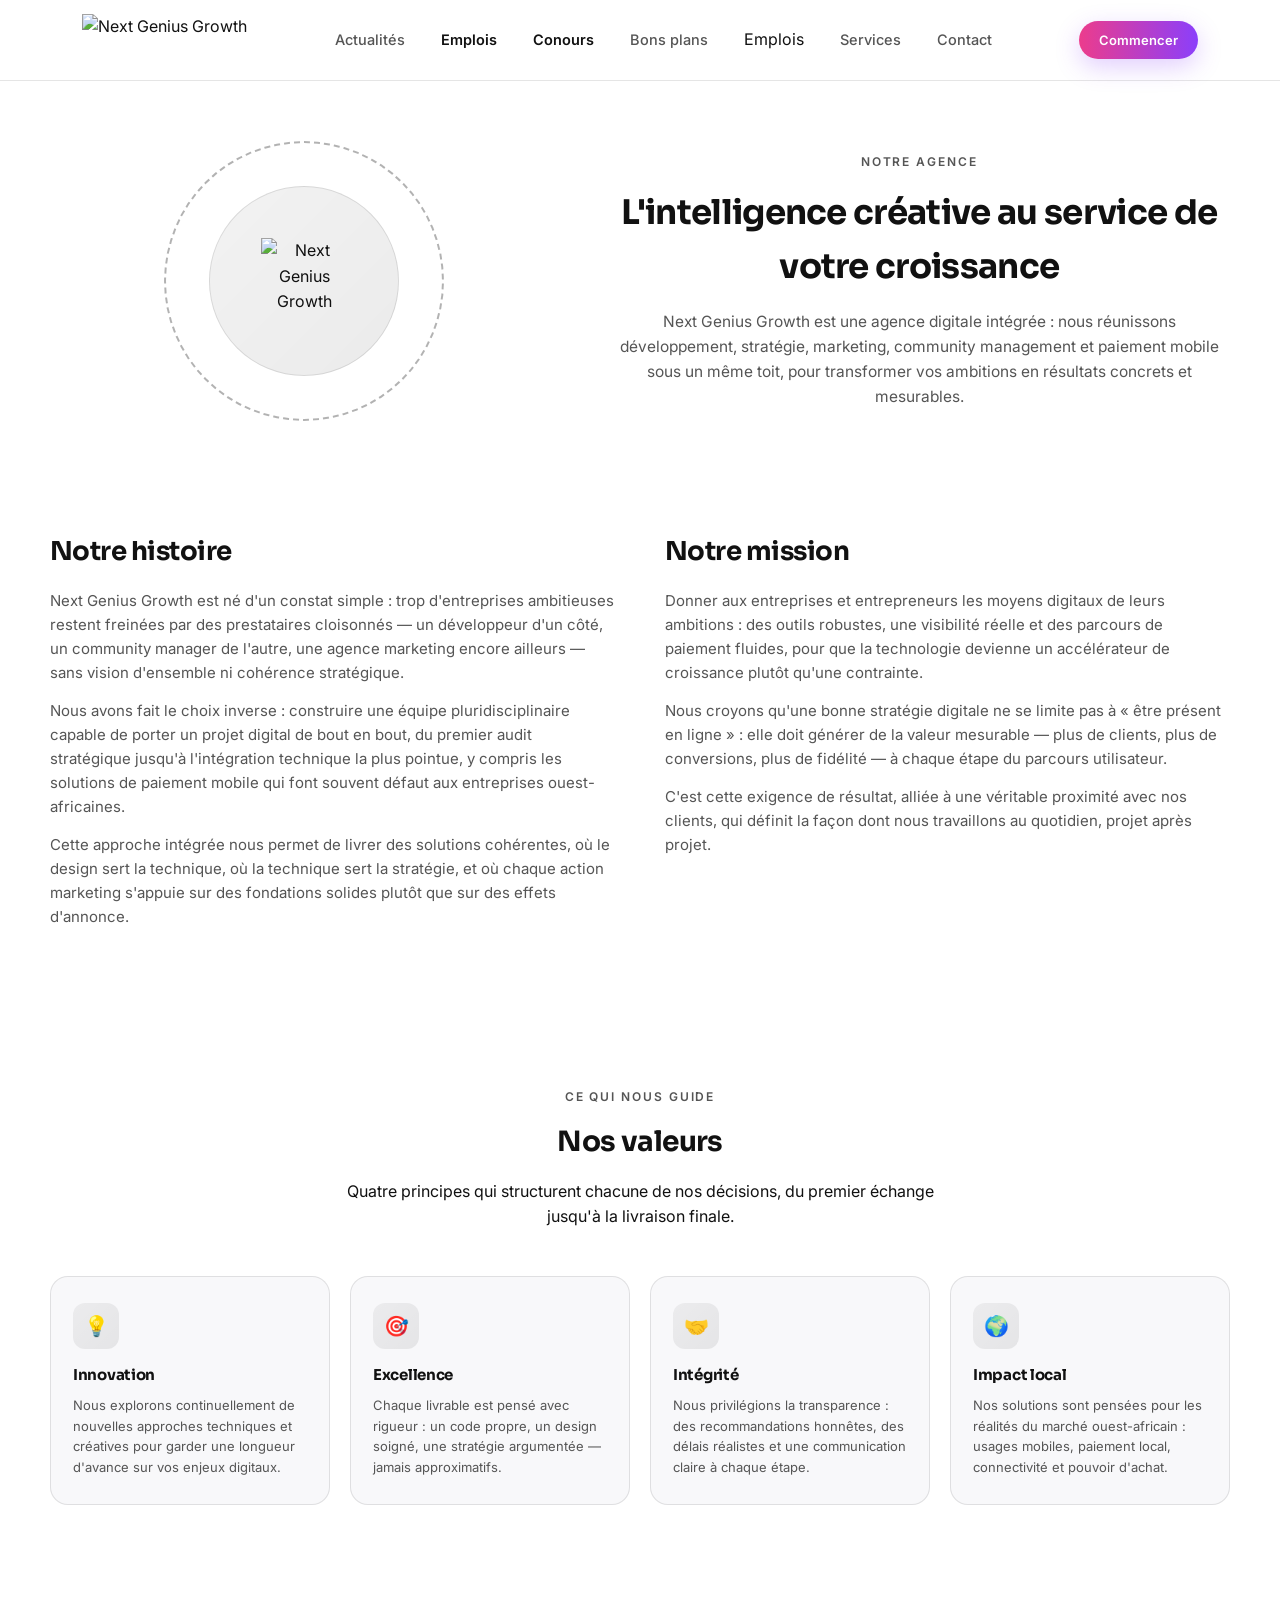
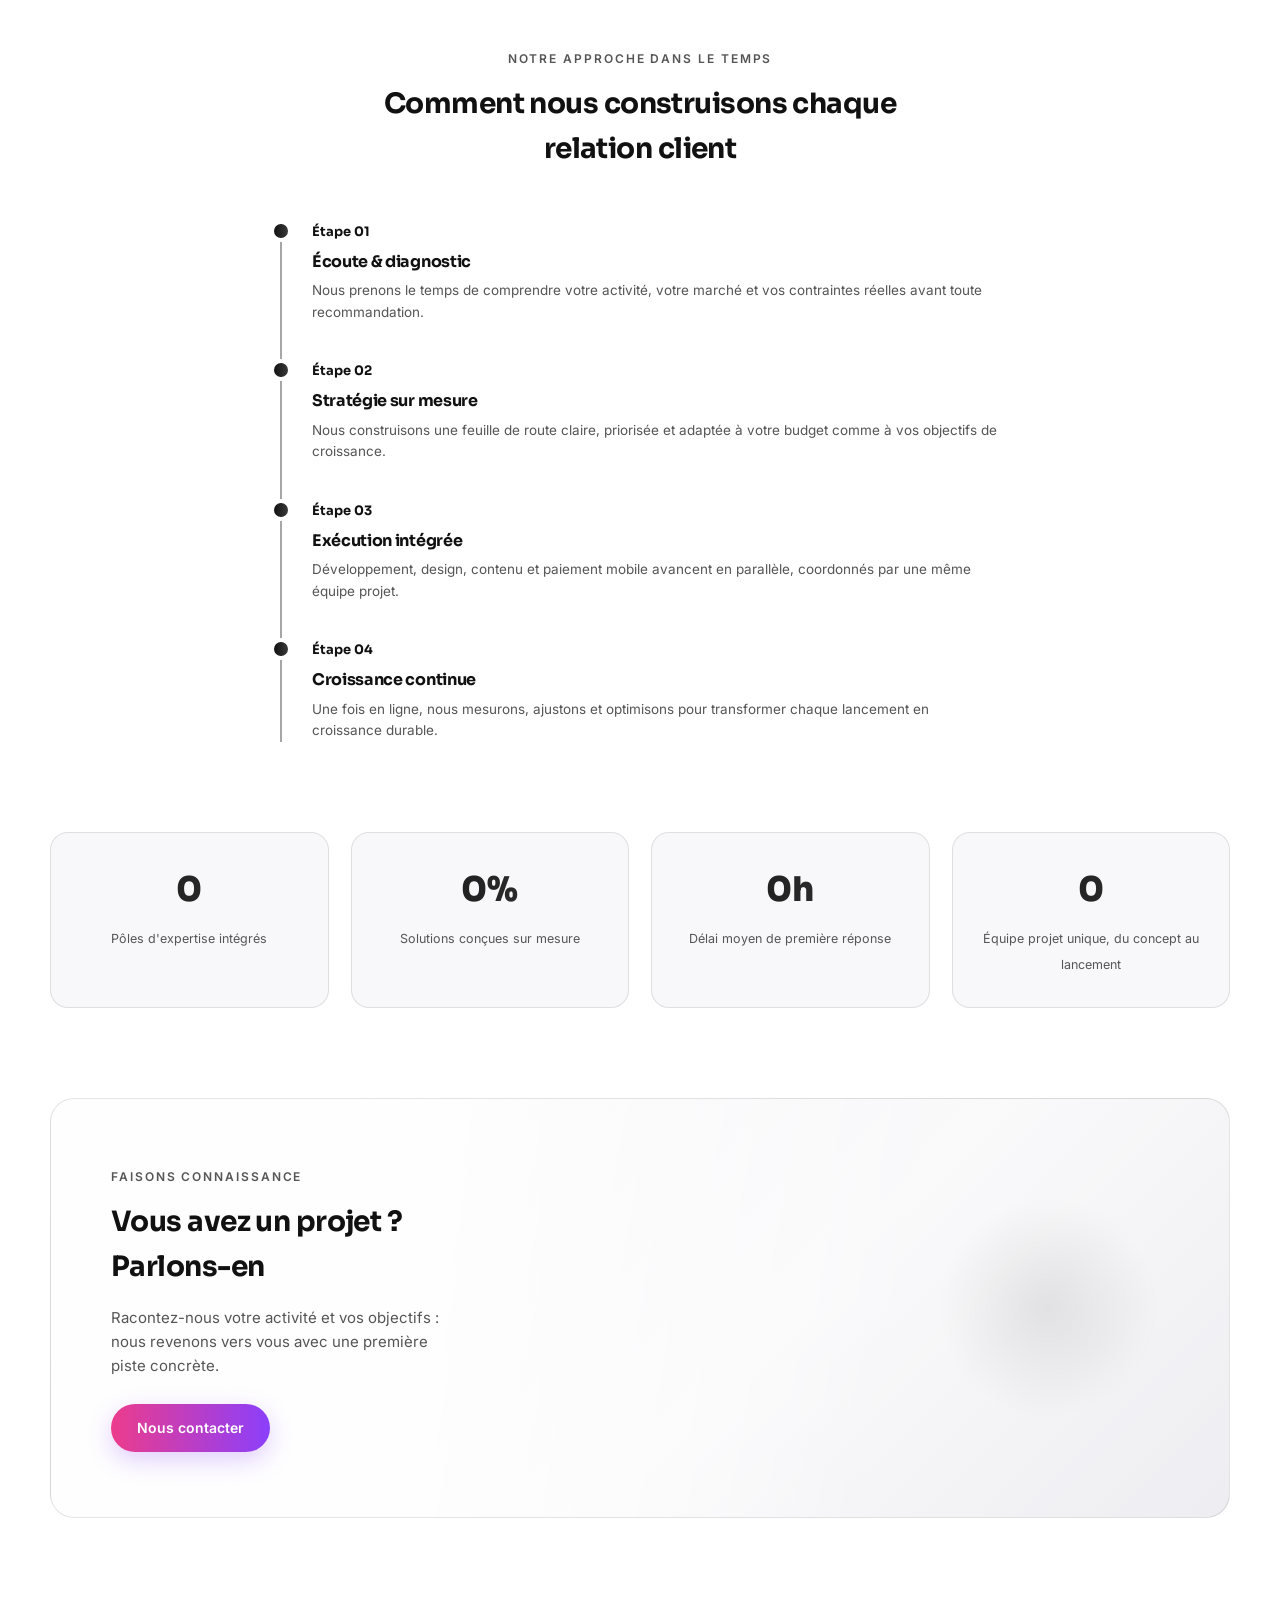
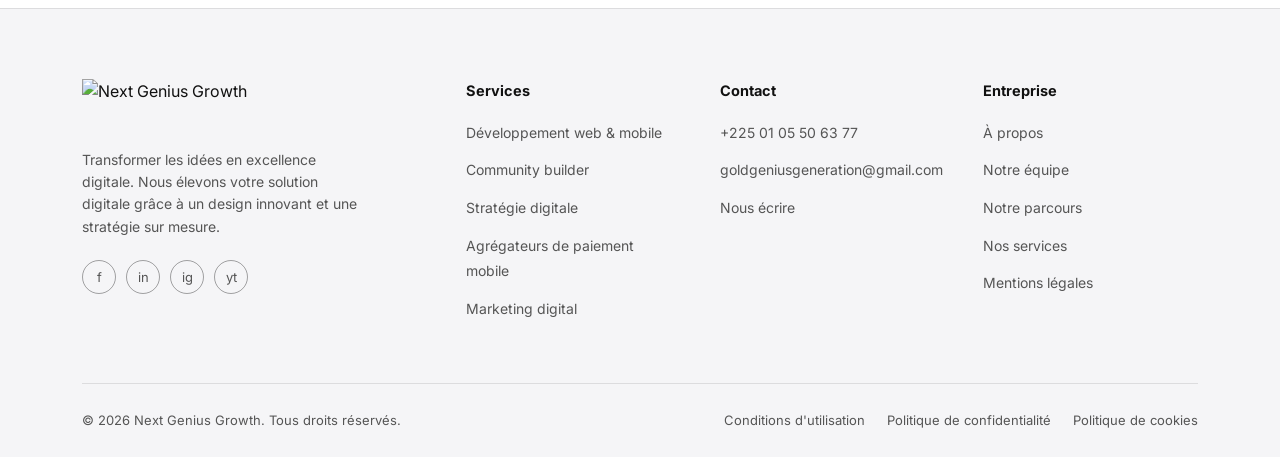
==== apropos.html @ 0fede06e "Update apropos.html" ====
<!DOCTYPE html>
<html lang="fr" class="no-js">
<head>
<meta charset="UTF-8">
<meta name="viewport" content="width=device-width, initial-scale=1.0">
<title>À Propos — Next Genius Growth | Agence Digitale Intégrée à Abidjan</title>

<meta name="description" content="Découvrez Next Genius Growth : une équipe pluridisciplinaire à Abidjan qui réunit développement, stratégie, marketing et paiement mobile pour faire grandir votre entreprise.">
<meta name="keywords" content="agence digitale Abidjan, à propos Next Genius Growth, équipe web Côte d'Ivoire, agence marketing digital Abidjan">
<meta name="author" content="Next Genius Growth">
<meta name="robots" content="index, follow, max-image-preview:large">
<link rel="canonical" href="https://nggrowth.space/index.html">

<link rel="icon" type="image/png" href="assets/icon.png">
<link rel="apple-touch-icon" href="assets/icon.png">

<meta property="og:type" content="website">
<meta property="og:site_name" content="Next Genius Growth">
<meta property="og:locale" content="fr_FR">
<meta property="og:title" content="À Propos — Next Genius Growth">
<meta property="og:description" content="Une agence digitale intégrée à Abidjan : développement, stratégie, marketing et paiement mobile, pensés pour le marché ouest-africain.">
<meta property="og:image" content="https://nggrowth.space/assets/logo.png">
<meta property="og:url" content="https://nggrowth.space/apropos.html">

<meta name="twitter:card" content="summary_large_image">
<meta name="twitter:title" content="À Propos — Next Genius Growth">
<meta name="twitter:description" content="Une agence digitale intégrée à Abidjan : développement, stratégie, marketing et paiement mobile.">
<meta name="twitter:image" content="https://nggrowth.space/assets/logo.png">

<link rel="stylesheet" href="style.css">

<script type="application/ld+json">
{
  "@context": "https://schema.org",
  "@type": "BreadcrumbList",
  "itemListElement": [
    {"@type":"ListItem","position":1,"name":"Accueil","item":"https://nggrowth.space/index.html"},
    {"@type":"ListItem","position":2,"name":"À propos","item":"https://nggrowth.space/apropos.html"}
  ]
}
</script>
  <script async="async" data-cfasync="false" src="https://pl31596849.profitableratecpmnetwork.com/4f821bc2049d336355c6ae9fc30a5604/invoke.js"></script>
<div id="container-4f821bc2049d336355c6ae9fc30a5604"></div>
  <script>
  atOptions = {
    'key' : 'd25f79f884ed3495f030c3d0b8042e8f',
    'format' : 'iframe',
    'height' : 250,
    'width' : 300,
    'params' : {}
  };
</script>
<script src="https://www.highrevenueformat.com/d25f79f884ed3495f030c3d0b8042e8f/invoke.js"></script>
  <!-- Addexion : digital agence -->
<script async src="https://addexion.com/js/ad.js" data-site="hdihX3U3oVDB9o0yTDQmmtkg5EAOljar"></script>
</head>
<body>

<div id="siteContent" class="site-content">

<header>
  <nav>
    <a href="index.html" class="logo"><img src="assets/logo.png" alt="Next Genius Growth" class="logo-img"></a>
    <div class="nav-links">
      <a href="index.html">Actualités</a>
      <a href="emplois.html" class="active">Emplois</a>
       <a href="concours.html" class="active">Conours</a>
      <a href="bons-plans.html">Bons plans</a
      <a href="emplois.html" class="active">Emplois</a>                                       
      <a href="services.html">Services</a>
      <a href="contact.html">Contact</a>
    </div>
    <div class="nav-cta">
      <a href="contact.html" class="btn btn-grad btn-small">Commencer</a>
      <button class="burger" aria-label="Menu"><span></span><span></span><span></span></button>
    </div>
  </nav>
</header>

<main>

  <!-- HERO À PROPOS — animation unique : convergence gauche / droite -->
  <section class="page-hero abt-hero container">
    <div class="abt-hero-visual">
      <div class="ring">
        <div class="ring-inner">
          <img src="assets/icon.png" alt="Next Genius Growth">
        </div>
      </div>
    </div>
    <div class="abt-hero-copy">
      <span class="eyebrow">Notre agence</span>
      <h1>L'intelligence créative au service de votre croissance</h1>
      <p>Next Genius Growth est une agence digitale intégrée : nous réunissons développement, stratégie, marketing, community management et paiement mobile sous un même toit, pour transformer vos ambitions en résultats concrets et mesurables.</p>
    </div>
  </section>

  <!-- NOTRE HISTOIRE -->
  <section class="abt-story container">
    <div class="abt-story-grid">
      <div class="reveal-left">
        <h2>Notre histoire</h2>
        <p>Next Genius Growth est né d'un constat simple : trop d'entreprises ambitieuses restent freinées par des prestataires cloisonnés — un développeur d'un côté, un community manager de l'autre, une agence marketing encore ailleurs — sans vision d'ensemble ni cohérence stratégique.</p>
        <p>Nous avons fait le choix inverse : construire une équipe pluridisciplinaire capable de porter un projet digital de bout en bout, du premier audit stratégique jusqu'à l'intégration technique la plus pointue, y compris les solutions de paiement mobile qui font souvent défaut aux entreprises ouest-africaines.</p>
        <p>Cette approche intégrée nous permet de livrer des solutions cohérentes, où le design sert la technique, où la technique sert la stratégie, et où chaque action marketing s'appuie sur des fondations solides plutôt que sur des effets d'annonce.</p>
      </div>
      <div class="reveal-right">
        <h2>Notre mission</h2>
        <p>Donner aux entreprises et entrepreneurs les moyens digitaux de leurs ambitions : des outils robustes, une visibilité réelle et des parcours de paiement fluides, pour que la technologie devienne un accélérateur de croissance plutôt qu'une contrainte.</p>
        <p>Nous croyons qu'une bonne stratégie digitale ne se limite pas à « être présent en ligne » : elle doit générer de la valeur mesurable — plus de clients, plus de conversions, plus de fidélité — à chaque étape du parcours utilisateur.</p>
        <p>C'est cette exigence de résultat, alliée à une véritable proximité avec nos clients, qui définit la façon dont nous travaillons au quotidien, projet après projet.</p>
      </div>
    </div>
  </section>

  <!-- NOS VALEURS -->
  <section class="abt-values container">
    <div class="abt-values-head reveal">
      <span class="eyebrow">Ce qui nous guide</span>
      <h2>Nos valeurs</h2>
      <p>Quatre principes qui structurent chacune de nos décisions, du premier échange jusqu'à la livraison finale.</p>
    </div>
    <div class="values-grid">
      <div class="value-card reveal-zoom" style="--d:.05s">
        <div class="v-icon">💡</div>
        <h4>Innovation</h4>
        <p>Nous explorons continuellement de nouvelles approches techniques et créatives pour garder une longueur d'avance sur vos enjeux digitaux.</p>
      </div>
      <div class="value-card reveal-zoom" style="--d:.12s">
        <div class="v-icon">🎯</div>
        <h4>Excellence</h4>
        <p>Chaque livrable est pensé avec rigueur : un code propre, un design soigné, une stratégie argumentée — jamais approximatifs.</p>
      </div>
      <div class="value-card reveal-zoom" style="--d:.19s">
        <div class="v-icon">🤝</div>
        <h4>Intégrité</h4>
        <p>Nous privilégions la transparence : des recommandations honnêtes, des délais réalistes et une communication claire à chaque étape.</p>
      </div>
      <div class="value-card reveal-zoom" style="--d:.26s">
        <div class="v-icon">🌍</div>
        <h4>Impact local</h4>
        <p>Nos solutions sont pensées pour les réalités du marché ouest-africain : usages mobiles, paiement local, connectivité et pouvoir d'achat.</p>
      </div>
    </div>
  </section>

  <!-- NOTRE PARCOURS -->
  <section class="abt-timeline container">
    <div class="abt-timeline-head reveal">
      <span class="eyebrow">Notre approche dans le temps</span>
      <h2>Comment nous construisons chaque relation client</h2>
    </div>
    <div class="timeline">
      <div class="timeline-item reveal-left">
        <span class="t-year">Étape 01</span>
        <h4>Écoute & diagnostic</h4>
        <p>Nous prenons le temps de comprendre votre activité, votre marché et vos contraintes réelles avant toute recommandation.</p>
      </div>
      <div class="timeline-item reveal-left" style="--d:.1s">
        <span class="t-year">Étape 02</span>
        <h4>Stratégie sur mesure</h4>
        <p>Nous construisons une feuille de route claire, priorisée et adaptée à votre budget comme à vos objectifs de croissance.</p>
      </div>
      <div class="timeline-item reveal-left" style="--d:.2s">
        <span class="t-year">Étape 03</span>
        <h4>Exécution intégrée</h4>
        <p>Développement, design, contenu et paiement mobile avancent en parallèle, coordonnés par une même équipe projet.</p>
      </div>
      <div class="timeline-item reveal-left" style="--d:.3s">
        <span class="t-year">Étape 04</span>
        <h4>Croissance continue</h4>
        <p>Une fois en ligne, nous mesurons, ajustons et optimisons pour transformer chaque lancement en croissance durable.</p>
      </div>
    </div>
  </section>

  <!-- STATS -->
  <section class="abt-stats container">
    <div class="abt-stats-grid">
      <div class="abt-stat-card reveal-zoom" style="--d:.05s">
        <span class="counter" data-target="5">0</span>
        <span class="label">Pôles d'expertise intégrés</span>
      </div>
      <div class="abt-stat-card reveal-zoom" style="--d:.12s">
        <span class="counter" data-target="100" data-suffix="%">0%</span>
        <span class="label">Solutions conçues sur mesure</span>
      </div>
      <div class="abt-stat-card reveal-zoom" style="--d:.19s">
        <span class="counter" data-target="24" data-suffix="h">0h</span>
        <span class="label">Délai moyen de première réponse</span>
      </div>
      <div class="abt-stat-card reveal-zoom" style="--d:.26s">
        <span class="counter" data-target="1">0</span>
        <span class="label">Équipe projet unique, du concept au lancement</span>
      </div>
    </div>
  </section>

  <!-- CTA FINAL -->
  <section class="showcase container">
    <div class="showcase-frame reveal-zoom">
      <div class="showcase-copy">
        <span class="eyebrow">Faisons connaissance</span>
        <h2>Vous avez un projet ? Parlons-en</h2>
        <p>Racontez-nous votre activité et vos objectifs : nous revenons vers vous avec une première piste concrète.</p>
        <a href="contact.html" class="btn btn-grad">Nous contacter</a>
      </div>
    </div>
  </section>

</main>

<footer>
  <div class="container">
    <div class="footer-grid">
      <div class="footer-brand">
        <a href="index.html" class="logo"><img src="assets/logo.png" alt="Next Genius Growth" class="logo-img"></a>
        <p>Transformer les idées en excellence digitale. Nous élevons votre solution digitale grâce à un design innovant et une stratégie sur mesure.</p>
        <div class="socials">
          <a href="#">f</a><a href="#">in</a><a href="#">ig</a><a href="#">yt</a>
        </div>
      </div>
      <div class="footer-col">
        <h5>Services</h5>
        <ul>
          <li><a href="services.html">Développement web & mobile</a></li>
          <li><a href="services.html">Community builder</a></li>
          <li><a href="services.html">Stratégie digitale</a></li>
          <li><a href="services.html">Agrégateurs de paiement mobile</a></li>
          <li><a href="services.html">Marketing digital</a></li>
        </ul>
      </div>
      <div class="footer-col">
        <h5>Contact</h5>
        <ul>
          <li><a href="tel:+2250105506377">+225 01 05 50 63 77</a></li>
          <li><a href="mailto:goldgeniusgeneration@gmail.com">goldgeniusgeneration@gmail.com</a></li>
          <li><a href="contact.html">Nous écrire</a></li>
        </ul>
      </div>
      <div class="footer-col">
        <h5>Entreprise</h5>
        <ul>
          <li><a href="apropos.html">À propos</a></li>
          <li><a href="apropos.html">Notre équipe</a></li>
          <li><a href="apropos.html">Notre parcours</a></li>
          <li><a href="services.html">Nos services</a></li>
          <li><a href="contact.html">Mentions légales</a></li>
        </ul>
      </div>
    </div>
    <div class="footer-bottom">
      <span>© 2026 Next Genius Growth. Tous droits réservés.</span>
      <div class="links">
        <a href="#">Conditions d'utilisation</a>
        <a href="#">Politique de confidentialité</a>
        <a href="#">Politique de cookies</a>
      </div>
    </div>
  </div>
</footer>

</div><!-- /siteContent -->
  <script>
  atOptions = {
    'key' : '13b23212808685b8898049f8cacd5e17',
    'format' : 'iframe',
    'height' : 90,
    'width' : 728,
    'params' : {}
  };
</script>
<script src="https://www.highrevenueformat.com/13b23212808685b8898049f8cacd5e17/invoke.js"></script>

<script src="script.js" defer></script>
</body>
</html>
---- style.css ----
@import url('https://fonts.googleapis.com/css2?family=Sora:wght@400;500;600;700;800&family=Inter:wght@400;500;600&display=swap');

:root{
  /* Thème clair : fond blanc, textes noirs */
  --bg: #ffffff;
  --bg-2: #f5f5f7;
  --panel: #f8f8fa;
  --panel-light: #efeff3;
  --border: rgba(0,0,0,0.10);
  --border-strong: rgba(0,0,0,0.35);
  --text: #111111;
  --muted: #555555;
  /* Anciennes couleurs d'accent remplacées par des tons neutres */
  --pink: #333333;
  --purple: #111111;
  --orange: #555555;
  --grad: linear-gradient(90deg, #111111, #3a3a3a);
  --grad-soft: linear-gradient(135deg, rgba(0,0,0,0.05), rgba(0,0,0,0.08));
  /* Seul le violet des boutons d'appel à l'action est conservé */
  --grad-cta: linear-gradient(90deg, #ec3c8c, #8b3ffb);
  --radius: 18px;
}

*{box-sizing:border-box; margin:0; padding:0;}
html{scroll-behavior:smooth;}
body{
  background: var(--bg);
  color: var(--text);
  font-family:'Inter', sans-serif;
  line-height:1.6;
  overflow-x:hidden;
}
h1,h2,h3,h4{font-family:'Sora', sans-serif; font-weight:700; letter-spacing:-0.02em;}
a{text-decoration:none; color:inherit;}
ul{list-style:none;}
img{max-width:100%; display:block;}
.container{max-width:1180px; margin:0 auto; padding:0 32px;}

a:focus-visible, button:focus-visible, input:focus-visible, textarea:focus-visible, select:focus-visible{
  outline:2px solid #111; outline-offset:3px;
}

/* Buttons */
.btn{
  display:inline-flex; align-items:center; gap:8px;
  padding:13px 26px; border-radius:100px;
  font-weight:600; font-size:14px; font-family:'Inter', sans-serif;
  border:none; cursor:pointer; transition:transform .25s ease, box-shadow .25s ease;
  white-space:nowrap;
}
.btn-grad{
  background: var(--grad-cta);
  color:#fff;
  box-shadow:0 8px 24px rgba(139,63,251,0.25);
}
.btn-grad:hover{transform:translateY(-2px); box-shadow:0 12px 30px rgba(139,63,251,0.38);}
.btn-outline{
  background:transparent; color:var(--text); border:1px solid var(--border-strong);
}
.btn-outline:hover{border-color:#111; background:rgba(0,0,0,0.04);}
.btn-small{padding:9px 20px; font-size:13px;}

.eyebrow{
  display:inline-block; font-size:12px; font-weight:600; letter-spacing:0.16em;
  text-transform:uppercase; color:var(--muted); margin-bottom:14px;
}

.site-content{ opacity:1; }

/* ===== NAV ===== */
header{
  position:sticky; top:0; z-index:100;
  background:rgba(255,255,255,0.88);
  backdrop-filter:blur(14px);
  border-bottom:1px solid var(--border);
}
nav{
  display:flex; align-items:center; justify-content:space-between;
  padding:14px 32px; max-width:1180px; margin:0 auto;
  position:relative;
}
.logo{display:flex; align-items:center; gap:10px;}
.logo-img{height:52px; width:auto;}
.nav-links{display:flex; align-items:center; gap:36px;}
.nav-links a{font-size:14.5px; color:var(--muted); font-weight:500; transition:color .2s;}
.nav-links a:hover{color:var(--text);}
.nav-links a.active{color:var(--text); font-weight:600;}
.nav-cta{display:flex; align-items:center; gap:20px;}
.burger{display:none; flex-direction:column; gap:5px; cursor:pointer; background:none; border:none;}
.burger span{width:22px; height:2px; background:var(--text);}

/* ===== HERO ===== */
.hero{
  position:relative;
  padding:80px 0 110px;
  overflow:hidden;
}
.hero::before{
  content:'';
  position:absolute; top:-200px; right:-160px;
  width:600px; height:600px; border-radius:50%;
  background:radial-gradient(circle, rgba(0,0,0,0.06), transparent 70%);
  filter:blur(10px);
  pointer-events:none;
}
.hero-grid{
  display:grid; grid-template-columns:1fr 1fr; align-items:center; gap:50px;
  position:relative; z-index:2;
}
.hero-copy h1{
  font-size:46px; line-height:1.15; margin-bottom:22px;
}
.hero-copy h1 .accent{
  background:var(--grad);
  -webkit-background-clip:text; background-clip:text; color:transparent;
}
.hero-copy p{color:var(--muted); font-size:16px; max-width:440px; margin-bottom:34px;}

.hero-visual{position:relative; display:flex; justify-content:center;}
.monitor{
  width:100%; max-width:440px;
  background:#1a1a1d;
  border-radius:16px;
  border:1px solid rgba(0,0,0,0.2);
  box-shadow:0 30px 60px -20px rgba(0,0,0,0.25);
  padding:12px;
  transform:perspective(900px) rotateY(-6deg) rotateX(2deg);
}
.monitor-screen{
  aspect-ratio:16/10.5;
  border-radius:9px;
  background:linear-gradient(160deg, #ffffff, #ececf0 70%);
  position:relative; overflow:hidden;
  padding:20px;
}
.monitor-screen .badge{
  display:inline-block; font-size:9px; padding:5px 10px; border-radius:20px;
  background:#111; color:#fff; font-weight:700; margin-bottom:12px;
}
.monitor-screen h4{color:#111; font-size:16px; max-width:70%; line-height:1.35; margin-bottom:16px;}
.monitor-screen .bars{display:flex; flex-direction:column; gap:8px; width:55%;}
.monitor-screen .bars div{height:8px; border-radius:4px; background:rgba(0,0,0,0.12);}
.monitor-screen .bars div:nth-child(1){width:100%; background:var(--grad);}
.monitor-screen .bars div:nth-child(2){width:75%;}
.monitor-screen .bars div:nth-child(3){width:60%;}
.monitor-stand{
  width:70px; height:46px; margin:0 auto;
  background:linear-gradient(#c9c9d1,#a4a4ae);
  clip-path:polygon(35% 0, 65% 0, 100% 100%, 0 100%);
}
.monitor-base{
  width:150px; height:10px; margin:0 auto; border-radius:6px;
  background:linear-gradient(#c9c9d1,#9d9da8);
}
.kb{
  width:220px; height:14px; margin:10px auto 0; border-radius:4px;
  background:linear-gradient(#d6d6dc,#b4b4bd);
}
.glow-dot{
  position:absolute; width:14px; height:14px; border-radius:50%;
  background:#111; box-shadow:0 0 0 6px rgba(0,0,0,0.08);
}
.glow-dot.d1{top:10%; left:-4%;}
.glow-dot.d2{bottom:14%; right:-2%; background:#777; box-shadow:0 0 0 6px rgba(0,0,0,0.06);}

/* ===== DESCRIPTIONS / FEATURE ===== */
.split{
  display:grid; grid-template-columns:1.35fr 1fr; gap:36px;
  padding:70px 0;
}
.split h2{font-size:26px; margin-bottom:6px;}
.desc-block{margin-bottom:26px;}
.desc-block p{color:var(--muted); font-size:15px;}
.checklist{
  display:grid; grid-template-columns:1fr 1fr; gap:12px 24px; margin-top:26px;
}
.checklist li{
  display:flex; align-items:flex-start; gap:10px; font-size:14.5px; color:var(--text);
}
.checklist li::before{
  content:'✓'; flex:none; width:18px; height:18px; border-radius:50%;
  background:var(--grad); color:#fff; font-size:11px; font-weight:800;
  display:flex; align-items:center; justify-content:center; margin-top:2px;
}

.feature-card{
  background:var(--panel);
  border:1px solid var(--border);
  border-radius:var(--radius);
  padding:32px;
  align-self:start;
}
.feature-card h3{font-size:19px; margin-bottom:20px;}
.feature-card ul li{
  display:flex; align-items:center; gap:12px;
  padding:11px 0; border-bottom:1px solid var(--border);
  font-size:14.5px; color:var(--text);
}
.feature-card ul li:last-of-type{border-bottom:none;}
.feature-card ul li .dot{
  width:8px; height:8px; border-radius:50%; background:var(--grad); flex:none;
}
.feature-card .btn{width:100%; justify-content:center; margin-top:22px;}

/* ===== PROCESS ===== */
.process{
  position:relative;
  padding:90px 0;
  text-align:center;
}
.process::before{
  content:'';
  position:absolute; top:0; left:50%; transform:translateX(-50%);
  width:520px; height:260px;
  background:radial-gradient(ellipse at top, rgba(0,0,0,0.05), transparent 70%);
  pointer-events:none;
}
.process-head{position:relative; z-index:2; max-width:640px; margin:0 auto 56px;}
.process-head h2{font-size:30px; margin-top:8px;}
.steps{
  display:grid; grid-template-columns:repeat(4,1fr); gap:24px;
  position:relative; z-index:2;
}
.step-card{
  background:var(--panel);
  border:1px solid var(--border);
  border-radius:var(--radius);
  padding:34px 22px 26px;
}
.step-icon{
  width:60px; height:60px; border-radius:50%;
  background:var(--grad);
  display:flex; align-items:center; justify-content:center;
  margin:0 auto 18px;
  font-family:'Sora'; font-weight:700; color:#fff; font-size:18px;
}
.step-card h4{font-size:16px; margin-bottom:8px;}
.step-card p{color:var(--muted); font-size:13.5px; margin-bottom:18px;}

/* ===== SERVICES ===== */
.services{padding:20px 0 90px; text-align:center;}
.services-head{max-width:640px; margin:0 auto 50px;}
.services-head h2{font-size:30px; margin-bottom:14px;}
.services-head p{color:var(--muted); font-size:15px;}
.services-grid{
  display:grid; grid-template-columns:repeat(3,1fr); gap:24px;
  text-align:left;
}
.service-card{
  background:var(--panel);
  border:1px solid var(--border);
  border-radius:var(--radius);
  padding:32px 28px;
  transition:transform .25s ease, border-color .25s ease;
}
.service-card:hover{transform:translateY(-4px); border-color:var(--border-strong);}
.service-icon{
  width:52px; height:52px; border-radius:14px;
  background:var(--grad-soft);
  display:flex; align-items:center; justify-content:center;
  font-size:22px; margin-bottom:18px;
}
.service-card h4{font-size:16.5px; margin-bottom:10px;}
.service-card p{color:var(--muted); font-size:13.5px;}
.service-card-cta{
  background:var(--grad-soft);
  border:1px solid var(--border-strong);
  display:flex; flex-direction:column; justify-content:center; align-items:flex-start;
  gap:6px;
}
.service-card-cta h4{margin-bottom:4px;}
.service-card-cta p{margin-bottom:16px;}

/* ===== CONTACT (bloc accueil) ===== */
.contact{padding:20px 0 100px; text-align:center;}
.contact-head{max-width:560px; margin:0 auto 40px;}
.contact-head h2{font-size:28px; margin-bottom:12px;}
.contact-head p{color:var(--muted); font-size:15px;}
.contact-grid{
  display:grid; grid-template-columns:repeat(2,1fr); gap:22px;
  max-width:760px; margin:0 auto;
}
.contact-card{
  display:flex; align-items:center; gap:16px; text-align:left;
  background:var(--panel);
  border:1px solid var(--border);
  border-radius:var(--radius);
  padding:24px 26px;
  transition:transform .25s ease, border-color .25s ease;
}
.contact-card:hover{transform:translateY(-4px); border-color:var(--border-strong);}
.contact-icon{
  width:50px; height:50px; border-radius:50%; flex:none;
  background:var(--grad);
  display:flex; align-items:center; justify-content:center;
  font-size:20px; color:#fff;
}
.contact-label{font-size:12px; color:var(--muted); text-transform:uppercase; letter-spacing:0.05em; display:block; margin-bottom:4px;}
.contact-value{font-size:15px; font-weight:600; color:var(--text); word-break:break-word;}

/* ===== SHOWCASE / CTA IMAGE ===== */
.showcase{
  position:relative; padding:0 0 90px;
}
.showcase-frame{
  position:relative; border-radius:24px; overflow:hidden;
  min-height:420px;
  background:
    linear-gradient(100deg, rgba(255,255,255,0.95) 30%, rgba(255,255,255,0.35) 70%),
    linear-gradient(135deg, #ececf1, #f7f7f9 60%, #e4e4ea);
  display:flex; align-items:center;
  border:1px solid var(--border);
}
.showcase-frame::after{
  content:'';
  position:absolute; right:6%; top:50%; transform:translateY(-50%);
  width:220px; height:220px; border-radius:50%;
  background:radial-gradient(circle, rgba(0,0,0,0.08), transparent 70%);
  filter:blur(6px);
}
.showcase-copy{
  position:relative; z-index:2; max-width:460px; padding:56px 60px;
}
.showcase-copy h2{font-size:28px; margin-bottom:16px;}
.showcase-copy p{color:var(--muted); font-size:15px; margin-bottom:26px;}

/* ===== TESTIMONIALS ===== */
.testimonials{padding:30px 0 100px; text-align:center;}
.testimonials h2{font-size:28px; margin-bottom:50px;}
.t-grid{display:grid; grid-template-columns:repeat(3,1fr); gap:24px;}
.t-card{
  background:var(--panel);
  border:1px solid var(--border);
  border-radius:var(--radius);
  padding:30px 26px;
  text-align:left;
}
.t-card p{font-size:14.5px; color:var(--text); margin-bottom:22px;}
.t-person{display:flex; align-items:center; gap:12px;}
.t-avatar{
  width:42px; height:42px; border-radius:50%;
  background:var(--grad);
  display:flex; align-items:center; justify-content:center;
  font-weight:700; font-family:'Sora'; color:#fff; font-size:15px; flex:none;
}
.t-person strong{font-size:14px; display:block;}
.t-person span{font-size:12px; color:var(--muted); text-transform:uppercase; letter-spacing:0.04em;}
.t-dots{display:flex; justify-content:center; gap:8px; margin-top:38px;}
.t-dots span{width:6px; height:6px; border-radius:50%; background:rgba(0,0,0,0.18);}
.t-dots span.on{background:var(--grad); width:20px; border-radius:4px;}

/* ===== FOOTER ===== */
footer{border-top:1px solid var(--border); padding:70px 0 26px; background:var(--bg-2);}
.footer-grid{
  display:grid; grid-template-columns:1.6fr 1fr 1fr 1fr; gap:40px;
  padding-bottom:50px;
}
.footer-brand p{color:var(--muted); font-size:14px; margin:18px 0 22px; max-width:280px;}
.socials{display:flex; gap:10px;}
.socials a{
  width:34px; height:34px; border-radius:50%; border:1px solid var(--border-strong);
  display:flex; align-items:center; justify-content:center; font-size:13px;
  color:var(--muted); transition:.2s;
}
.socials a:hover{background:var(--grad); color:#fff; border-color:transparent;}
.footer-col h5{font-size:14.5px; margin-bottom:18px;}
.footer-col ul li{margin-bottom:12px;}
.footer-col ul li a{color:var(--muted); font-size:14px; transition:color .2s;}
.footer-col ul li a:hover{color:var(--text); text-decoration:underline;}
.footer-bottom{
  display:flex; justify-content:space-between; align-items:center;
  padding-top:26px; border-top:1px solid var(--border);
  font-size:13px; color:var(--muted); flex-wrap:wrap; gap:12px;
}
.footer-bottom .links{display:flex; gap:22px;}

/* ===== POPUP MODAL ===== */
.popup-overlay{
  position:fixed; inset:0; z-index:1000;
  background:rgba(0,0,0,0.5);
  backdrop-filter:blur(4px);
  display:flex; align-items:center; justify-content:center;
  opacity:0; visibility:hidden; pointer-events:none;
  transition:opacity .35s ease, visibility .35s ease;
  padding:20px;
}
.popup-overlay.open{ opacity:1; visibility:visible; pointer-events:auto; }
.popup-card{
  position:relative;
  width:100%; max-width:420px;
  background:#fff;
  border:1px solid var(--border);
  border-radius:var(--radius);
  padding:36px 32px;
  text-align:center;
  transform:translateY(16px) scale(0.97);
  transition:transform .35s ease;
  box-shadow:0 40px 90px -20px rgba(0,0,0,0.35);
}
.popup-overlay.open .popup-card{ transform:translateY(0) scale(1); }
.popup-close{
  position:absolute; top:14px; right:14px;
  width:32px; height:32px; border-radius:50%;
  background:rgba(0,0,0,0.05); border:1px solid var(--border);
  color:var(--text); font-size:15px; cursor:pointer;
  display:flex; align-items:center; justify-content:center;
  transition:.2s;
}
.popup-close:hover{background:#111; color:#fff; border-color:transparent;}
.popup-icon{
  width:56px; height:56px; border-radius:50%; margin:0 auto 18px;
  background:var(--grad); color:#fff; display:flex; align-items:center; justify-content:center;
  font-size:22px;
}
.popup-card h3{font-size:20px; margin-bottom:10px;}
.popup-card p{color:var(--muted); font-size:14px; margin-bottom:22px;}
.popup-form{display:flex; flex-direction:column; gap:12px;}
.popup-form input{
  width:100%; padding:12px 16px; border-radius:10px;
  background:#fff; border:1px solid var(--border-strong); color:var(--text);
  font-size:14px; font-family:'Inter', sans-serif;
}
.popup-form input:focus{outline:none; border-color:#111;}
.popup-form .btn{justify-content:center; margin-top:4px;}
.popup-fine{font-size:11.5px; color:var(--muted); margin-top:14px;}

/* ===== AI CHAT WIDGET ===== */
.ai-toggle{
  position:fixed; bottom:26px; right:26px; z-index:900;
  width:60px; height:60px; border-radius:50%;
  background:var(--grad); border:none; cursor:pointer;
  display:flex; align-items:center; justify-content:center;
  box-shadow:0 14px 34px rgba(0,0,0,0.3);
  transition:transform .25s ease;
}
.ai-toggle:hover{transform:scale(1.06);}
.ai-toggle svg{width:26px; height:26px;}
.ai-toggle .ping{
  position:absolute; inset:-4px; border-radius:50%;
  border:2px solid rgba(0,0,0,0.3);
  animation:ping-ring 2.2s ease-out infinite;
}
@keyframes ping-ring{
  0%{transform:scale(0.9); opacity:0.9;}
  80%{transform:scale(1.35); opacity:0;}
  100%{opacity:0;}
}

.ai-chat{
  position:fixed; bottom:100px; right:26px; z-index:900;
  width:340px; max-width:calc(100vw - 40px);
  height:460px; max-height:70vh;
  background:#fff;
  border:1px solid var(--border);
  border-radius:20px;
  display:flex; flex-direction:column;
  overflow:hidden;
  box-shadow:0 30px 70px -20px rgba(0,0,0,0.35);
  transform:translateY(16px) scale(0.96);
  opacity:0; visibility:hidden; pointer-events:none;
  transition:opacity .3s ease, transform .3s ease, visibility .3s ease;
}
.ai-chat.open{ opacity:1; visibility:visible; pointer-events:auto; transform:translateY(0) scale(1); }
.ai-chat-head{
  display:flex; align-items:center; gap:10px;
  padding:16px 18px; background:var(--grad); color:#fff;
}
.ai-chat-head img{width:30px; height:30px; border-radius:50%; background:#fff; padding:3px;}
.ai-chat-head div strong{font-size:14px; display:block;}
.ai-chat-head div span{font-size:11.5px; opacity:0.85; display:flex; align-items:center; gap:5px;}
.ai-chat-head div span::before{content:''; width:7px; height:7px; border-radius:50%; background:#4ef58c; display:inline-block;}
.ai-chat-close{
  margin-left:auto; background:none; border:none; color:#fff; font-size:16px; cursor:pointer; opacity:0.85;
}
.ai-chat-body{
  flex:1; padding:16px; overflow-y:auto;
  display:flex; flex-direction:column; gap:10px;
  background:var(--bg-2);
}
.ai-msg{
  max-width:82%; padding:10px 14px; border-radius:14px; font-size:13.5px; line-height:1.5;
}
.ai-msg.bot{
  align-self:flex-start;
  background:#fff; color:var(--text); border:1px solid var(--border); border-bottom-left-radius:4px;
}
.ai-msg.user{
  align-self:flex-end;
  background:var(--grad); color:#fff; border-bottom-right-radius:4px;
}
.ai-typing{
  align-self:flex-start; display:flex; gap:4px; padding:12px 14px;
  background:#fff; border:1px solid var(--border); border-radius:14px; border-bottom-left-radius:4px;
}
.ai-typing span{width:6px; height:6px; border-radius:50%; background:var(--muted); animation:typing-bounce 1.2s infinite;}
.ai-typing span:nth-child(2){animation-delay:.15s;}
.ai-typing span:nth-child(3){animation-delay:.3s;}
@keyframes typing-bounce{ 0%,60%,100%{transform:translateY(0); opacity:.5;} 30%{transform:translateY(-4px); opacity:1;} }
.ai-chat-foot{
  display:flex; gap:8px; padding:12px; border-top:1px solid var(--border); background:#fff;
}
.ai-chat-foot input{
  flex:1; padding:11px 14px; border-radius:100px;
  background:var(--bg-2); border:1px solid var(--border-strong); color:var(--text); font-size:13.5px;
  font-family:'Inter', sans-serif;
}
.ai-chat-foot input:focus{outline:none; border-color:#111;}
.ai-chat-foot button{
  width:40px; height:40px; border-radius:50%; border:none; cursor:pointer;
  background:var(--grad); color:#fff; display:flex; align-items:center; justify-content:center; flex:none;
}

/* ===== SCROLL REVEAL ANIMATIONS ===== */
.reveal, .reveal-left, .reveal-right, .reveal-zoom{
  opacity:0;
  transition:opacity .8s ease, transform .8s cubic-bezier(.16,.84,.44,1);
  transition-delay:var(--d, 0s);
}
.reveal{ transform:translateY(32px); }
.reveal-left{ transform:translateX(-55px); }
.reveal-right{ transform:translateX(55px); }
.reveal-zoom{ transform:scale(.82); }
.reveal.in-view, .reveal-left.in-view, .reveal-right.in-view, .reveal-zoom.in-view{
  opacity:1; transform:none;
}
/* Sécurité : si JS est bloqué/désactivé, on n'affiche jamais un contenu invisible */
.no-js .reveal, .no-js .reveal-left, .no-js .reveal-right, .no-js .reveal-zoom{
  opacity:1; transform:none;
}
@media (prefers-reduced-motion: reduce){
  .reveal, .reveal-left, .reveal-right, .reveal-zoom{
    transition:none; opacity:1; transform:none;
  }
}

/* ===== SUB-PAGE HERO BANNER (Services / À propos / Contact) ===== */
.page-hero{
  position:relative;
  padding:60px 0 30px;
  text-align:center;
  overflow:hidden;
}
.page-hero .eyebrow{display:block;}

/* ===== SERVICES — animation unique : révélation masquée ligne par ligne ===== */
.svc-hero{ position:relative; }
.svc-hero::before{
  content:'';
  position:absolute; top:-140px; left:50%; transform:translateX(-50%);
  width:640px; height:320px;
  background:radial-gradient(ellipse at top, rgba(0,0,0,0.05), transparent 70%);
  pointer-events:none;
}
.svc-hero .mask-line{ overflow:hidden; }
.svc-hero h1{ font-size:38px; line-height:1.25; }
.svc-hero .mask-line span{
  display:inline-block;
  transform:translateY(115%);
  animation:mask-up .85s cubic-bezier(.16,.84,.44,1) forwards;
}
.svc-hero .mask-line:nth-child(1) span{ animation-delay:.08s; }
.svc-hero .mask-line:nth-child(2) span{ animation-delay:.2s; background:var(--grad); -webkit-background-clip:text; background-clip:text; -webkit-text-fill-color:transparent; }
@keyframes mask-up{ to{ transform:translateY(0); } }
.svc-hero p.lead{
  max-width:620px; margin:22px auto 0; color:var(--muted); font-size:15.5px;
  opacity:0; animation:fade-up-in .8s ease forwards; animation-delay:.55s;
}
@keyframes fade-up-in{ from{opacity:0; transform:translateY(18px);} to{opacity:1; transform:translateY(0);} }
.svc-icon-orbit{
  position:absolute; inset:0; pointer-events:none; z-index:0;
}
.svc-icon-orbit span{
  position:absolute; font-size:20px; opacity:.18;
  animation:orbit-float 7s ease-in-out infinite;
}
@keyframes orbit-float{ 0%,100%{transform:translateY(0) rotate(0deg);} 50%{transform:translateY(-18px) rotate(8deg);} }

.svc-intro{ padding:20px 0 10px; }
.svc-intro-grid{ display:grid; grid-template-columns:1fr 1fr; gap:44px; align-items:center; }
.svc-intro h2{ font-size:26px; margin-bottom:16px; }
.svc-intro p{ color:var(--muted); font-size:15px; margin-bottom:14px; }
.svc-intro .stats-row{ display:flex; gap:34px; margin-top:26px; flex-wrap:wrap; }
.svc-intro .stat{ text-align:left; }
.svc-intro .stat .counter{
  font-family:'Sora'; font-size:30px; font-weight:800;
  background:var(--grad); -webkit-background-clip:text; background-clip:text; -webkit-text-fill-color:transparent;
  display:block;
}
.svc-intro .stat span.label{ font-size:12.5px; color:var(--muted); }
.svc-visual-card{
  background:var(--panel); border:1px solid var(--border); border-radius:var(--radius);
  padding:34px; position:relative;
}
.svc-visual-card h4{ font-size:15px; margin-bottom:16px; }
.svc-visual-card .bar-row{ display:flex; align-items:center; gap:12px; margin-bottom:14px; }
.svc-visual-card .bar-row span{ font-size:12.5px; color:var(--muted); width:120px; flex:none; }
.svc-visual-card .bar-track{ flex:1; height:8px; border-radius:6px; background:rgba(0,0,0,0.08); overflow:hidden; }
.svc-visual-card .bar-fill{ height:100%; border-radius:6px; background:var(--grad); width:0%; transition:width 1.4s cubic-bezier(.16,.84,.44,1); }
.svc-visual-card.in-view .bar-fill{ }

.svc-detail{ padding:80px 0 20px; }
.svc-detail-list{ display:flex; flex-direction:column; gap:22px; }
.svc-detail-item{
  display:grid; grid-template-columns:64px 1fr; gap:22px;
  background:var(--panel); border:1px solid var(--border); border-radius:var(--radius);
  padding:28px 30px;
}
.svc-detail-icon{
  width:64px; height:64px; border-radius:16px; background:var(--grad-soft);
  display:flex; align-items:center; justify-content:center; font-size:26px;
}
.svc-detail-item h3{ font-size:19px; margin-bottom:8px; }
.svc-detail-item p{ color:var(--muted); font-size:14.5px; margin-bottom:12px; }
.svc-detail-item ul{ display:grid; grid-template-columns:1fr 1fr; gap:8px 20px; }
.svc-detail-item ul li{ font-size:13.5px; color:var(--text); display:flex; gap:8px; align-items:flex-start; }
.svc-detail-item ul li::before{ content:'—'; color:var(--muted); flex:none; }

/* ===== FLOATING SERVICE CARD ===== */
.floating-service-card{
  position:fixed; bottom:26px; left:26px; z-index:850;
  width:300px; max-width:calc(100vw - 40px);
  background:#fff; border:1px solid var(--border); border-radius:18px;
  padding:22px 22px 20px;
  box-shadow:0 30px 70px -20px rgba(0,0,0,0.35);
  transform:translateY(24px) scale(.95);
  opacity:0; visibility:hidden; pointer-events:none;
  transition:opacity .35s ease, transform .35s ease, visibility .35s ease;
}
.floating-service-card.open{ opacity:1; visibility:visible; pointer-events:auto; transform:translateY(0) scale(1); }
.floating-service-card .fsc-close{
  position:absolute; top:12px; right:12px; width:26px; height:26px; border-radius:50%;
  background:rgba(0,0,0,0.05); border:1px solid var(--border); color:var(--text);
  cursor:pointer; font-size:12px; display:flex; align-items:center; justify-content:center;
}
.floating-service-card .fsc-icon{
  width:44px; height:44px; border-radius:12px; background:var(--grad); color:#fff;
  display:flex; align-items:center; justify-content:center; font-size:19px; margin-bottom:12px;
}
.floating-service-card h4{ font-size:15px; margin-bottom:6px; }
.floating-service-card p{ font-size:13px; color:var(--muted); margin-bottom:14px; }
.floating-service-card .btn{ width:100%; justify-content:center; }
.floating-service-tab{
  position:fixed; bottom:26px; left:26px; z-index:850;
  padding:12px 18px; border-radius:100px;
  background:var(--grad-cta); color:#fff; font-size:13px; font-weight:600;
  border:none; cursor:pointer; box-shadow:0 14px 34px rgba(139,63,251,0.35);
  display:none; align-items:center; gap:8px;
}
.floating-service-tab.show{ display:flex; }

/* ===== À PROPOS — animation unique : convergence gauche/droite ===== */
.abt-hero{
  display:grid; grid-template-columns:0.9fr 1.1fr; gap:50px; align-items:center;
  padding:60px 0 40px;
}
.abt-hero-visual{
  position:relative; opacity:0; transform:translateX(-60px);
  animation:slide-in-left .9s cubic-bezier(.16,.84,.44,1) forwards; animation-delay:.1s;
}
.abt-hero-visual .ring{
  width:280px; height:280px; border-radius:50%;
  border:2px dashed rgba(0,0,0,0.3);
  display:flex; align-items:center; justify-content:center;
  margin:0 auto;
  animation:spin-slow 18s linear infinite;
}
.abt-hero-visual .ring-inner{
  width:190px; height:190px; border-radius:50%;
  background:var(--grad-soft); border:1px solid var(--border);
  display:flex; align-items:center; justify-content:center;
  animation:spin-slow-rev 14s linear infinite;
}
.abt-hero-visual img{ width:86px; height:86px; object-fit:contain; }
@keyframes spin-slow{ to{ transform:rotate(360deg); } }
@keyframes spin-slow-rev{ to{ transform:rotate(-360deg); } }
.abt-hero-copy{
  opacity:0; transform:translateX(60px);
  animation:slide-in-right .9s cubic-bezier(.16,.84,.44,1) forwards; animation-delay:.25s;
}
@keyframes slide-in-left{ to{ opacity:1; transform:translateX(0); } }
@keyframes slide-in-right{ to{ opacity:1; transform:translateX(0); } }
.abt-hero-copy h1{ font-size:34px; margin-bottom:16px; }
.abt-hero-copy p{ color:var(--muted); font-size:15.5px; }

.abt-story{ padding:70px 0; }
.abt-story-grid{ display:grid; grid-template-columns:1fr 1fr; gap:50px; }
.abt-story h2{ font-size:26px; margin-bottom:16px; }
.abt-story p{ color:var(--muted); font-size:15px; margin-bottom:14px; }

.abt-values{ padding:70px 0; text-align:center; }
.abt-values-head{ max-width:600px; margin:0 auto 46px; }
.abt-values-head h2{ font-size:28px; margin-bottom:14px; }
.values-grid{ display:grid; grid-template-columns:repeat(4,1fr); gap:20px; text-align:left; }
.value-card{
  background:var(--panel); border:1px solid var(--border); border-radius:var(--radius);
  padding:26px 22px;
}
.value-card .v-icon{
  width:46px; height:46px; border-radius:12px; background:var(--grad-soft);
  display:flex; align-items:center; justify-content:center; font-size:20px; margin-bottom:14px;
}
.value-card h4{ font-size:15px; margin-bottom:8px; }
.value-card p{ font-size:13px; color:var(--muted); }

.abt-timeline{ padding:70px 0; }
.abt-timeline-head{ text-align:center; max-width:600px; margin:0 auto 50px; }
.abt-timeline-head h2{ font-size:28px; margin-bottom:14px; }
.timeline{ position:relative; max-width:720px; margin:0 auto; padding-left:30px; border-left:2px solid var(--border-strong); }
.timeline-item{ position:relative; padding-bottom:38px; }
.timeline-item:last-child{ padding-bottom:0; }
.timeline-item::before{
  content:''; position:absolute; left:-38px; top:2px;
  width:14px; height:14px; border-radius:50%; background:var(--grad);
  box-shadow:0 0 0 4px var(--bg);
}
.timeline-item .t-year{ font-family:'Sora'; font-weight:700; color:var(--text); font-size:13px; margin-bottom:6px; display:block; }
.timeline-item h4{ font-size:16px; margin-bottom:6px; }
.timeline-item p{ font-size:13.5px; color:var(--muted); }

.abt-stats{ padding:20px 0 90px; }
.abt-stats-grid{ display:grid; grid-template-columns:repeat(4,1fr); gap:22px; text-align:center; }
.abt-stat-card{ background:var(--panel); border:1px solid var(--border); border-radius:var(--radius); padding:30px 20px; }
.abt-stat-card .counter{
  font-family:'Sora'; font-size:34px; font-weight:800;
  background:var(--grad); -webkit-background-clip:text; background-clip:text; -webkit-text-fill-color:transparent;
  display:block; margin-bottom:8px;
}
.abt-stat-card span.label{ font-size:12.5px; color:var(--muted); }

/* ===== CONTACT PAGE (ancien gabarit) ===== */
.ctc-hero{ padding:60px 0 20px; text-align:center; }
.ctc-hero h1{ font-size:34px; margin-bottom:14px; }
.ctc-hero p{ color:var(--muted); max-width:560px; margin:0 auto; font-size:15.5px; }

.ctc-main{ padding:50px 0 100px; }
.ctc-grid{ display:grid; grid-template-columns:0.9fr 1.1fr; gap:40px; }
.ctc-cards{ display:flex; flex-direction:column; gap:16px; }
.ctc-form-card{
  background:var(--panel); border:1px solid var(--border); border-radius:var(--radius);
  padding:36px;
}
.ctc-form-card h3{ font-size:19px; margin-bottom:20px; }
.ctc-form{ display:grid; grid-template-columns:1fr 1fr; gap:14px; }
.ctc-form .full{ grid-column:1 / -1; }
.ctc-form input, .ctc-form textarea{
  width:100%; padding:13px 16px; border-radius:10px;
  background:#fff; border:1px solid var(--border-strong); color:var(--text);
  font-size:14px; font-family:'Inter', sans-serif; resize:vertical;
}
.ctc-form input:focus, .ctc-form textarea:focus{ outline:none; border-color:#111; }
.ctc-form .btn{ grid-column:1 / -1; justify-content:center; }
.ctc-map{
  margin-top:30px; border-radius:var(--radius); border:1px solid var(--border);
  background:
    radial-gradient(circle at 30% 30%, rgba(0,0,0,0.06), transparent 55%),
    radial-gradient(circle at 70% 70%, rgba(0,0,0,0.05), transparent 55%),
    var(--panel);
  height:220px; display:flex; align-items:center; justify-content:center; flex-direction:column; gap:8px;
}
.ctc-map strong{ font-family:'Sora'; font-size:15px; }
.ctc-map span{ font-size:12.5px; color:var(--muted); }
.ctc-hours{
  background:var(--panel); border:1px solid var(--border); border-radius:var(--radius);
  padding:24px 28px; margin-top:16px;
}
.ctc-hours h4{ font-size:14.5px; margin-bottom:14px; }
.ctc-hours ul li{ display:flex; justify-content:space-between; font-size:13.5px; color:var(--muted); padding:6px 0; border-bottom:1px solid var(--border); }
.ctc-hours ul li:last-child{ border-bottom:none; }
.ctc-hours ul li span{ color:var(--text); font-weight:500; }

/* ===== RESPONSIVE ===== */
@media (max-width:900px){
  .nav-links{
    display:none; position:absolute; top:100%; left:0; right:0;
    flex-direction:column; gap:0; background:#fff; border-bottom:1px solid var(--border);
    padding:8px 0;
  }
  .nav-links.mobile-open{ display:flex; }
  .nav-links a{ padding:14px 32px; width:100%; border-bottom:1px solid var(--border); }
  .burger{display:flex;}
  .hero-grid{grid-template-columns:1fr; text-align:center;}
  .hero-copy p{margin-left:auto; margin-right:auto;}
  .hero-visual{order:-1; margin-bottom:20px;}
  .split{grid-template-columns:1fr;}
  .checklist{grid-template-columns:1fr;}
  .steps{grid-template-columns:1fr 1fr;}
  .t-grid{grid-template-columns:1fr;}
  .footer-grid{grid-template-columns:1fr 1fr; row-gap:34px;}
  .showcase-copy{padding:40px 28px;}
  .services-grid{grid-template-columns:1fr 1fr;}
  .contact-grid{grid-template-columns:1fr;}
  .svc-intro-grid{grid-template-columns:1fr;}
  .svc-detail-item{grid-template-columns:1fr;}
  .svc-detail-item ul{grid-template-columns:1fr;}
  .abt-hero{grid-template-columns:1fr;}
  .abt-hero-visual{order:-1;}
  .abt-story-grid{grid-template-columns:1fr;}
  .values-grid{grid-template-columns:1fr 1fr;}
  .abt-stats-grid{grid-template-columns:1fr 1fr;}
  .ctc-grid{grid-template-columns:1fr;}
  .floating-service-card{ left:16px; bottom:16px; }
  .floating-service-tab{ left:16px; bottom:16px; }
}
@media (max-width:560px){
  .hero-copy h1{font-size:32px;}
  .steps{grid-template-columns:1fr;}
  .services-grid{grid-template-columns:1fr;}
  .footer-grid{grid-template-columns:1fr;}
  .footer-bottom{flex-direction:column; align-items:flex-start;}
  .ai-chat{ right:16px; bottom:92px; }
  .ai-toggle{ right:16px; bottom:16px; }
  .values-grid{grid-template-columns:1fr;}
  .abt-stats-grid{grid-template-columns:1fr;}
  .svc-hero h1{font-size:28px;}
  .abt-hero-copy h1{font-size:26px;}
  .ctc-form{grid-template-columns:1fr;}
}
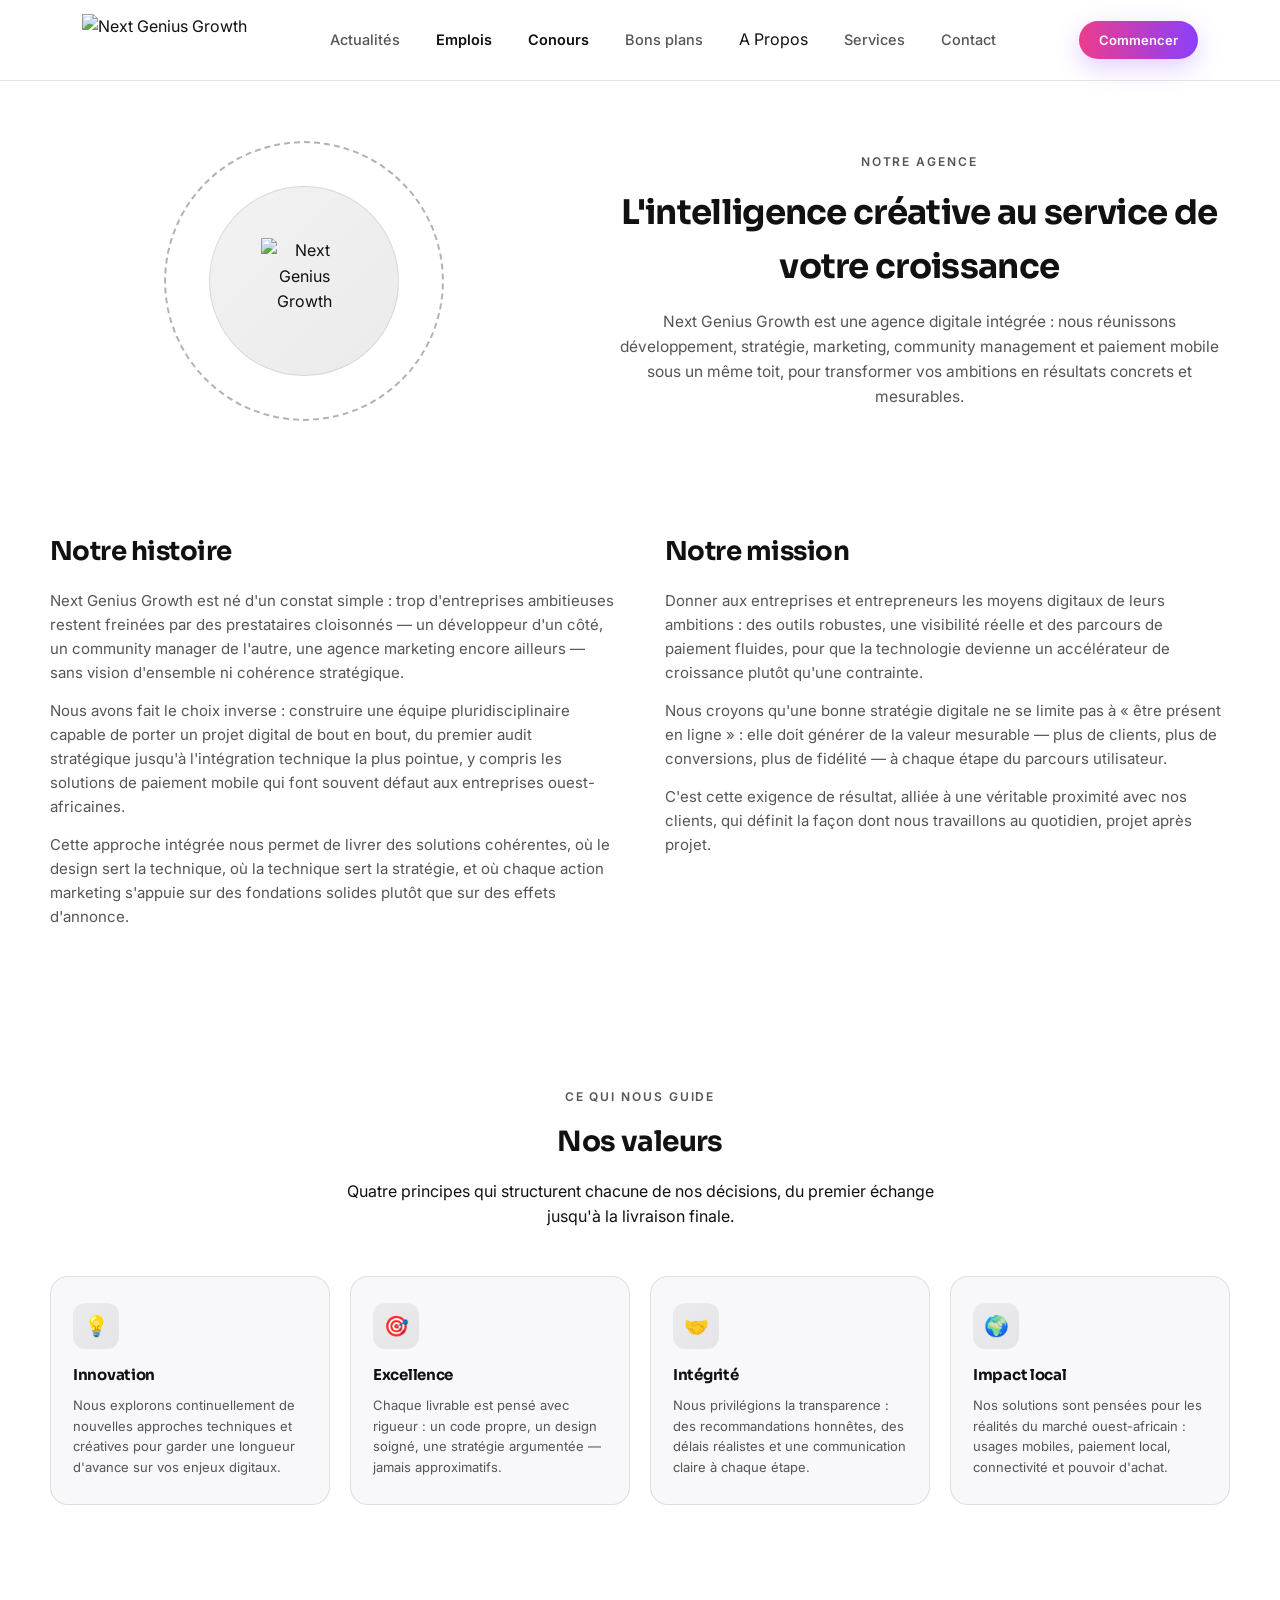
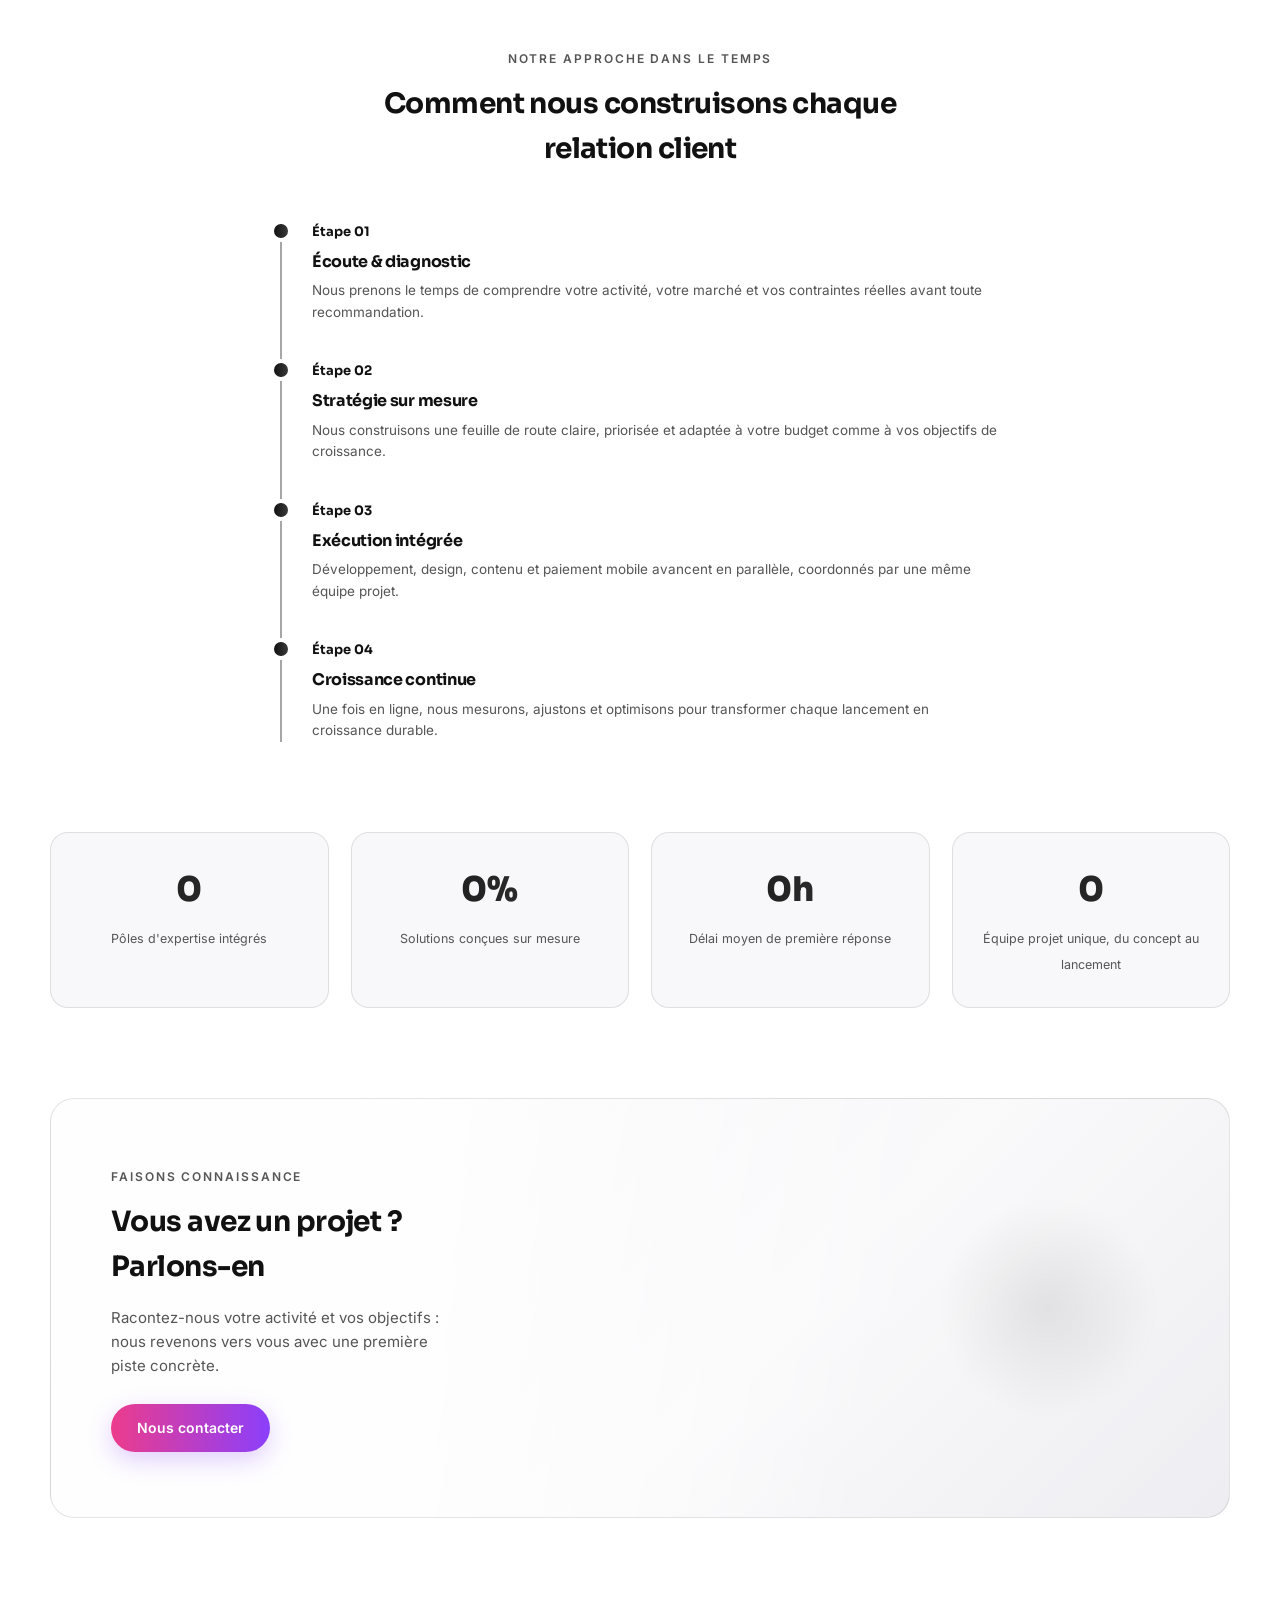
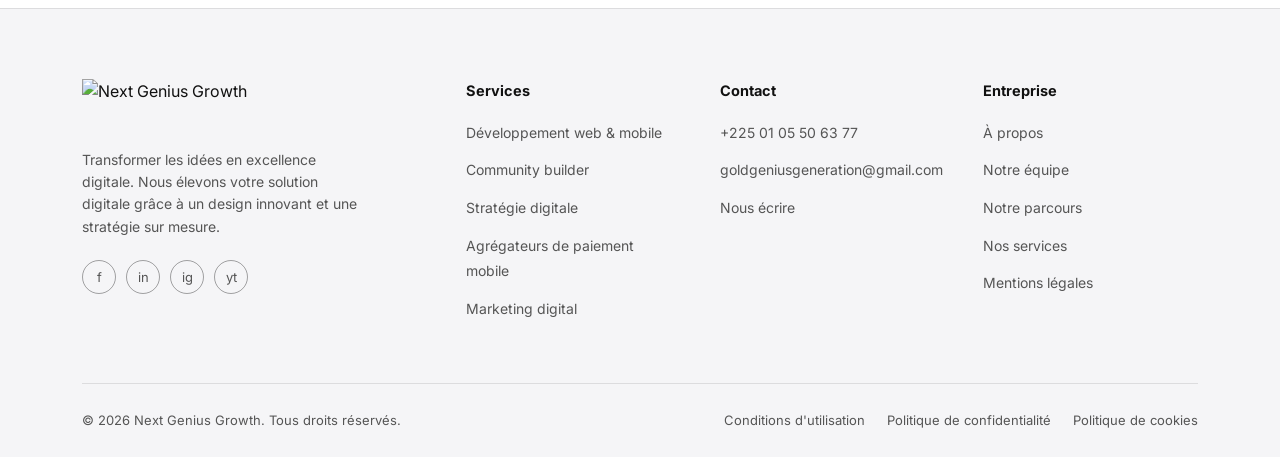
==== commit d5096bbd: "Update apropos.html" ====
--- a/apropos.html
+++ b/apropos.html
@@ -66,7 +66,7 @@
       <a href="emplois.html" class="active">Emplois</a>
        <a href="concours.html" class="active">Conours</a>
       <a href="bons-plans.html">Bons plans</a
-      <a href="emplois.html" class="active">Emplois</a>                                       
+      <a href="apropos.html" class="active">A Propos</a>                                       
       <a href="services.html">Services</a>
       <a href="contact.html">Contact</a>
     </div>
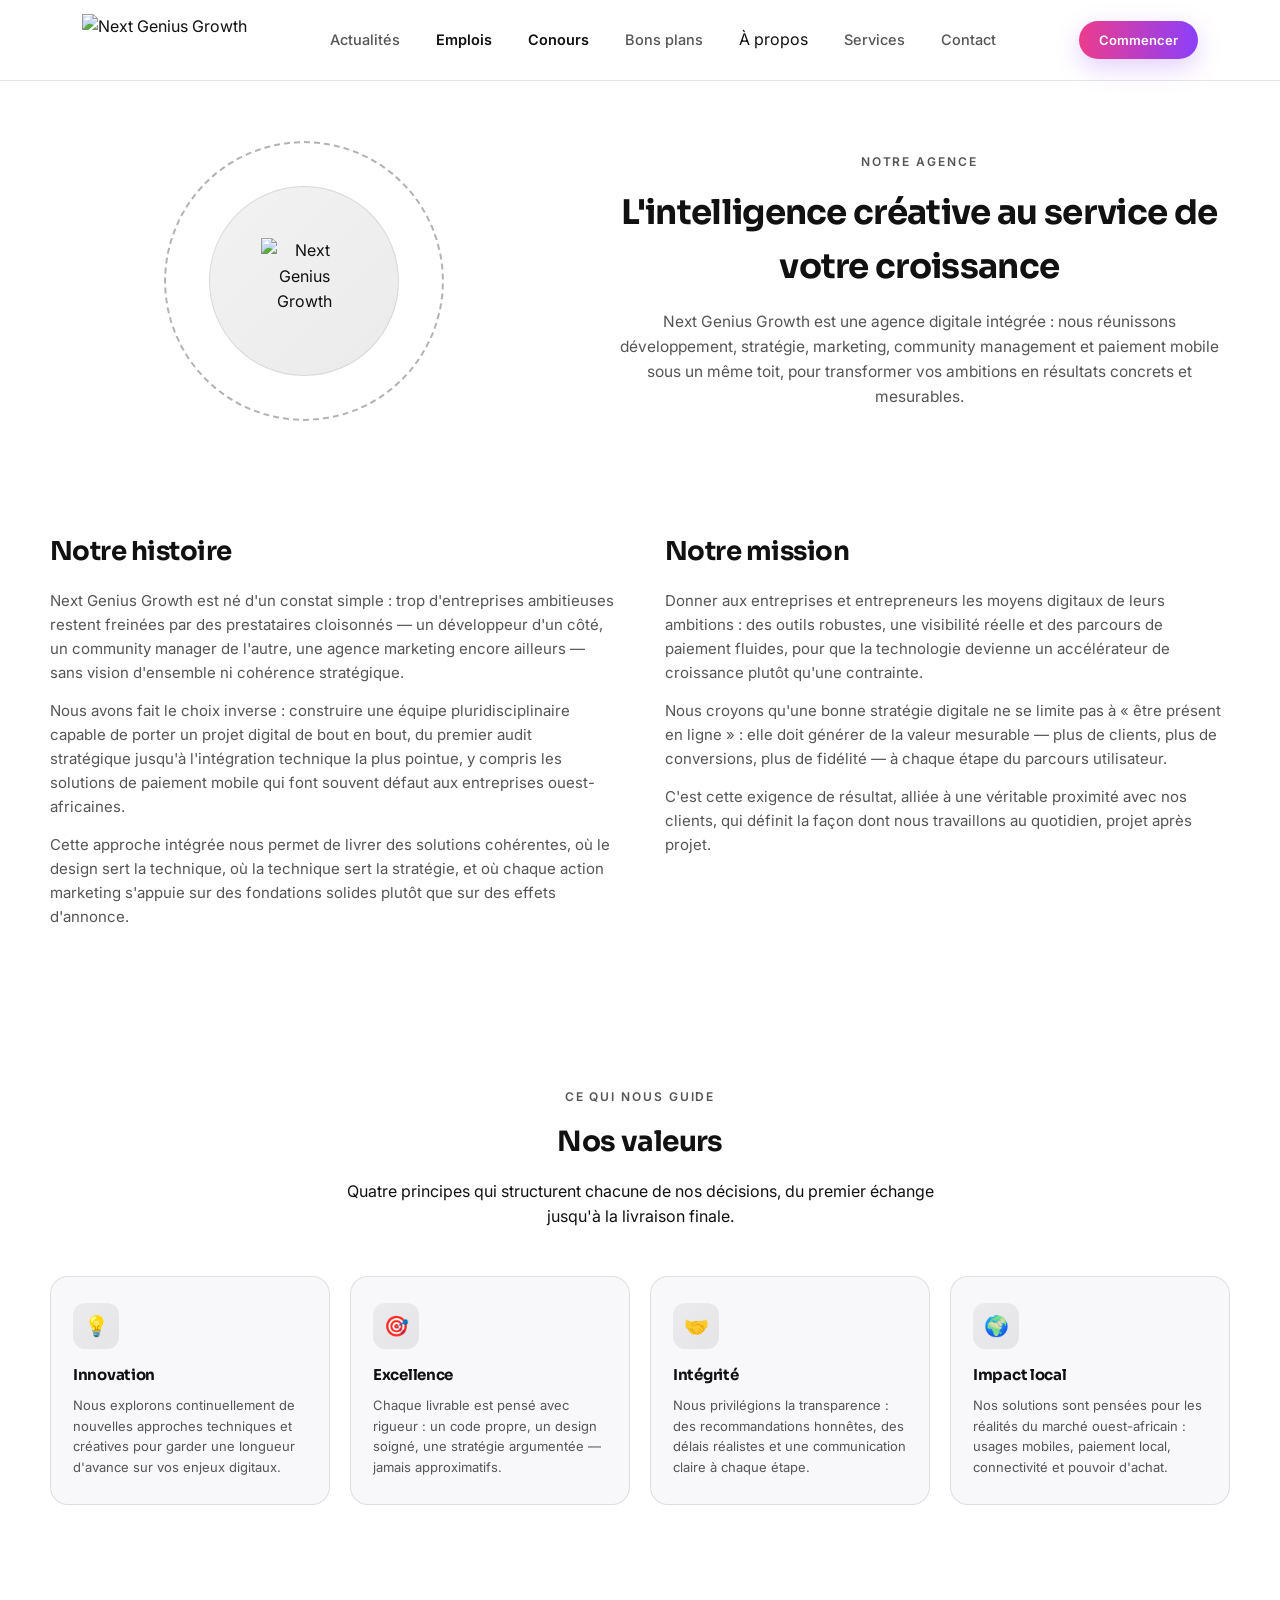
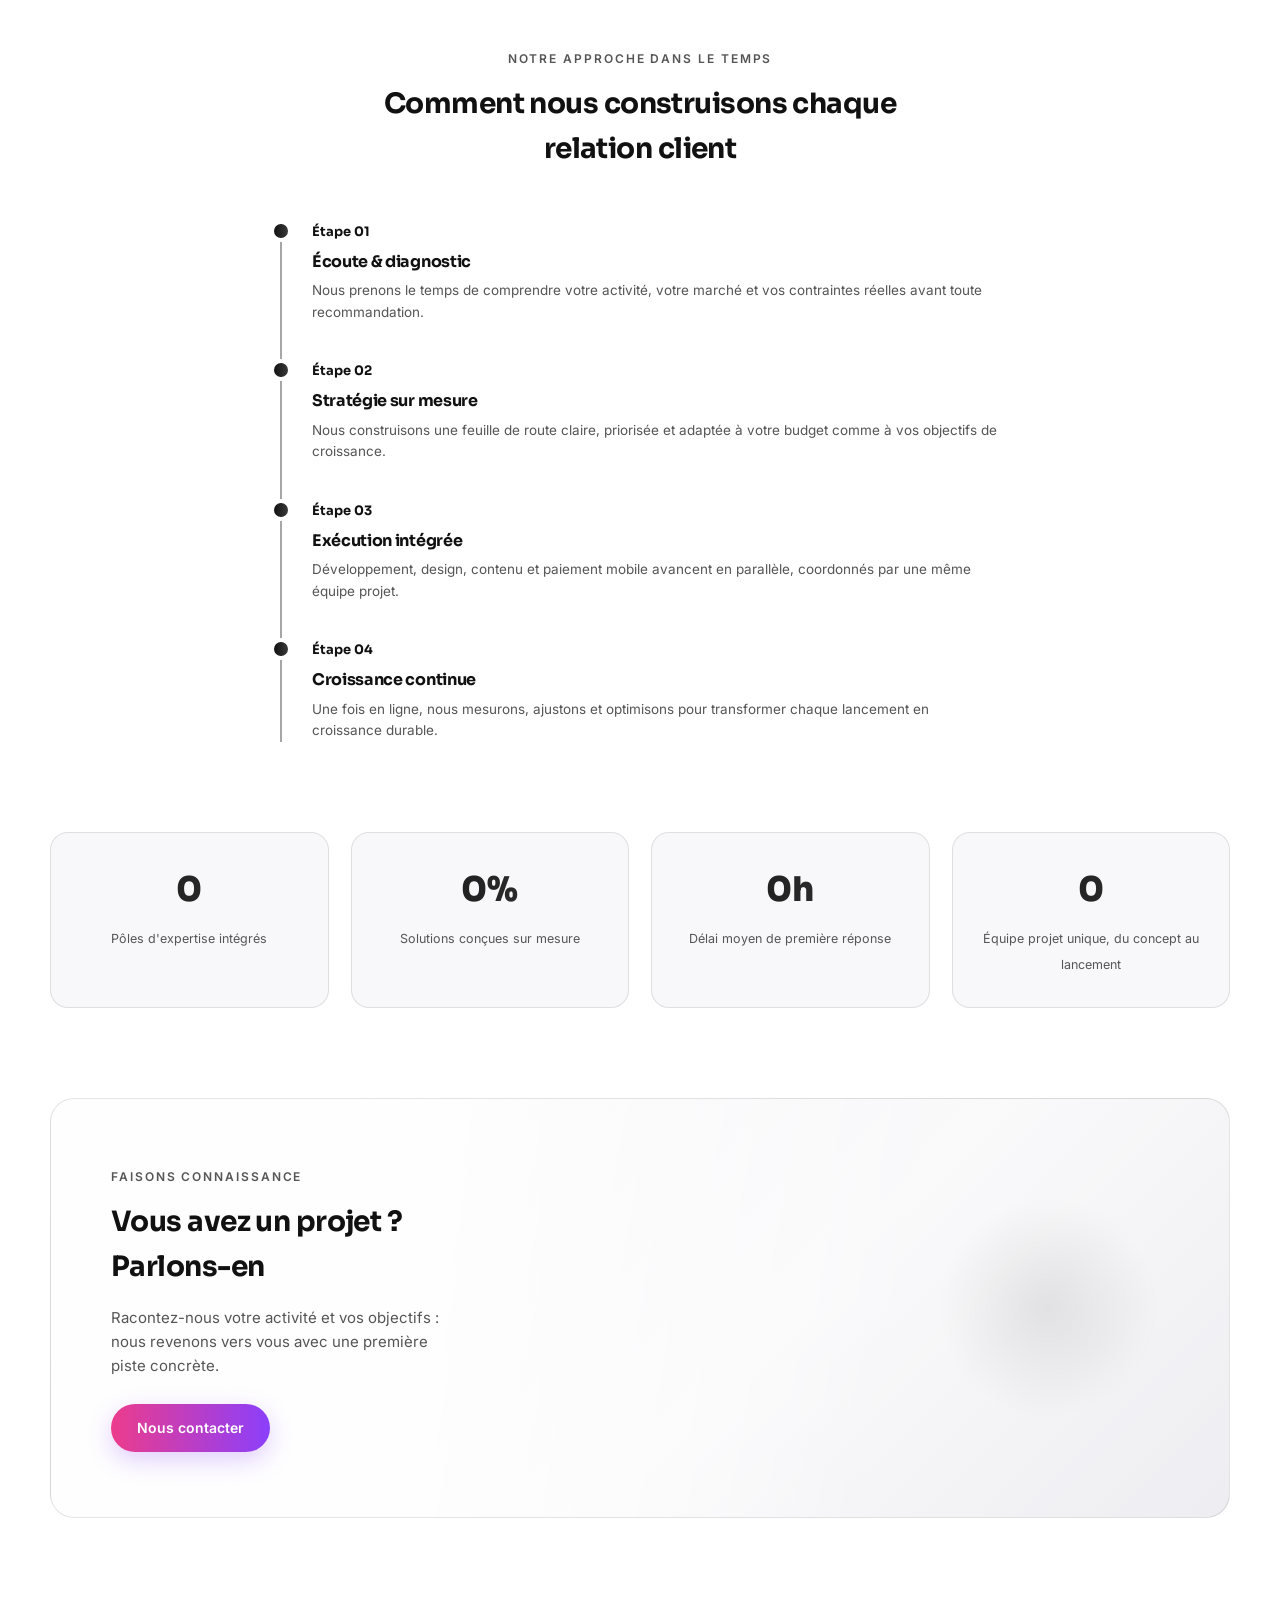
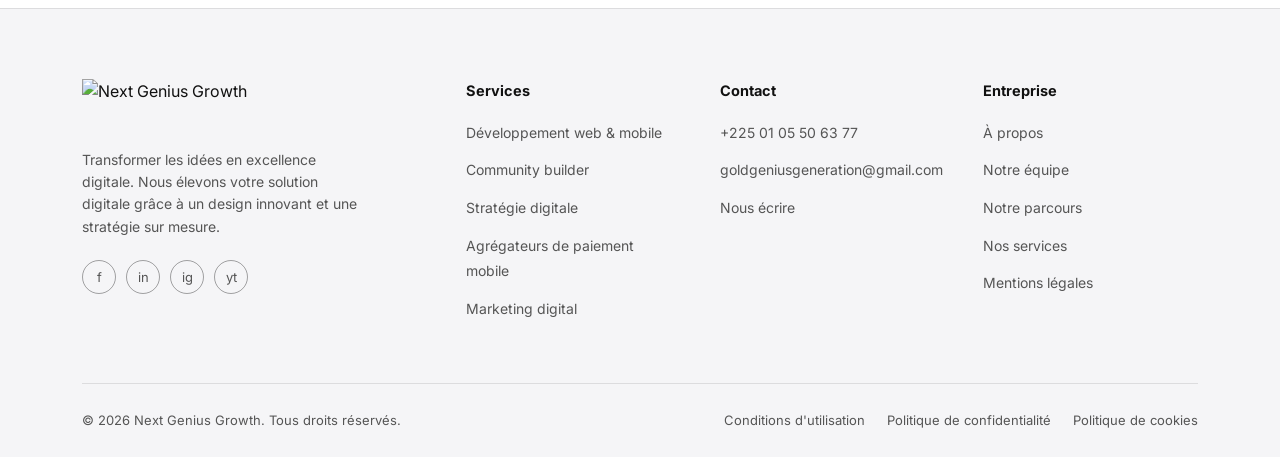
==== commit 44ba8f31: "Update apropos.html" ====
--- a/apropos.html
+++ b/apropos.html
@@ -66,7 +66,7 @@
       <a href="emplois.html" class="active">Emplois</a>
        <a href="concours.html" class="active">Conours</a>
       <a href="bons-plans.html">Bons plans</a
-      <a href="apropos.html" class="active">A Propos</a>                                       
+      <a href="apropos.html" class="active">À propos</a>                                       
       <a href="services.html">Services</a>
       <a href="contact.html">Contact</a>
     </div>
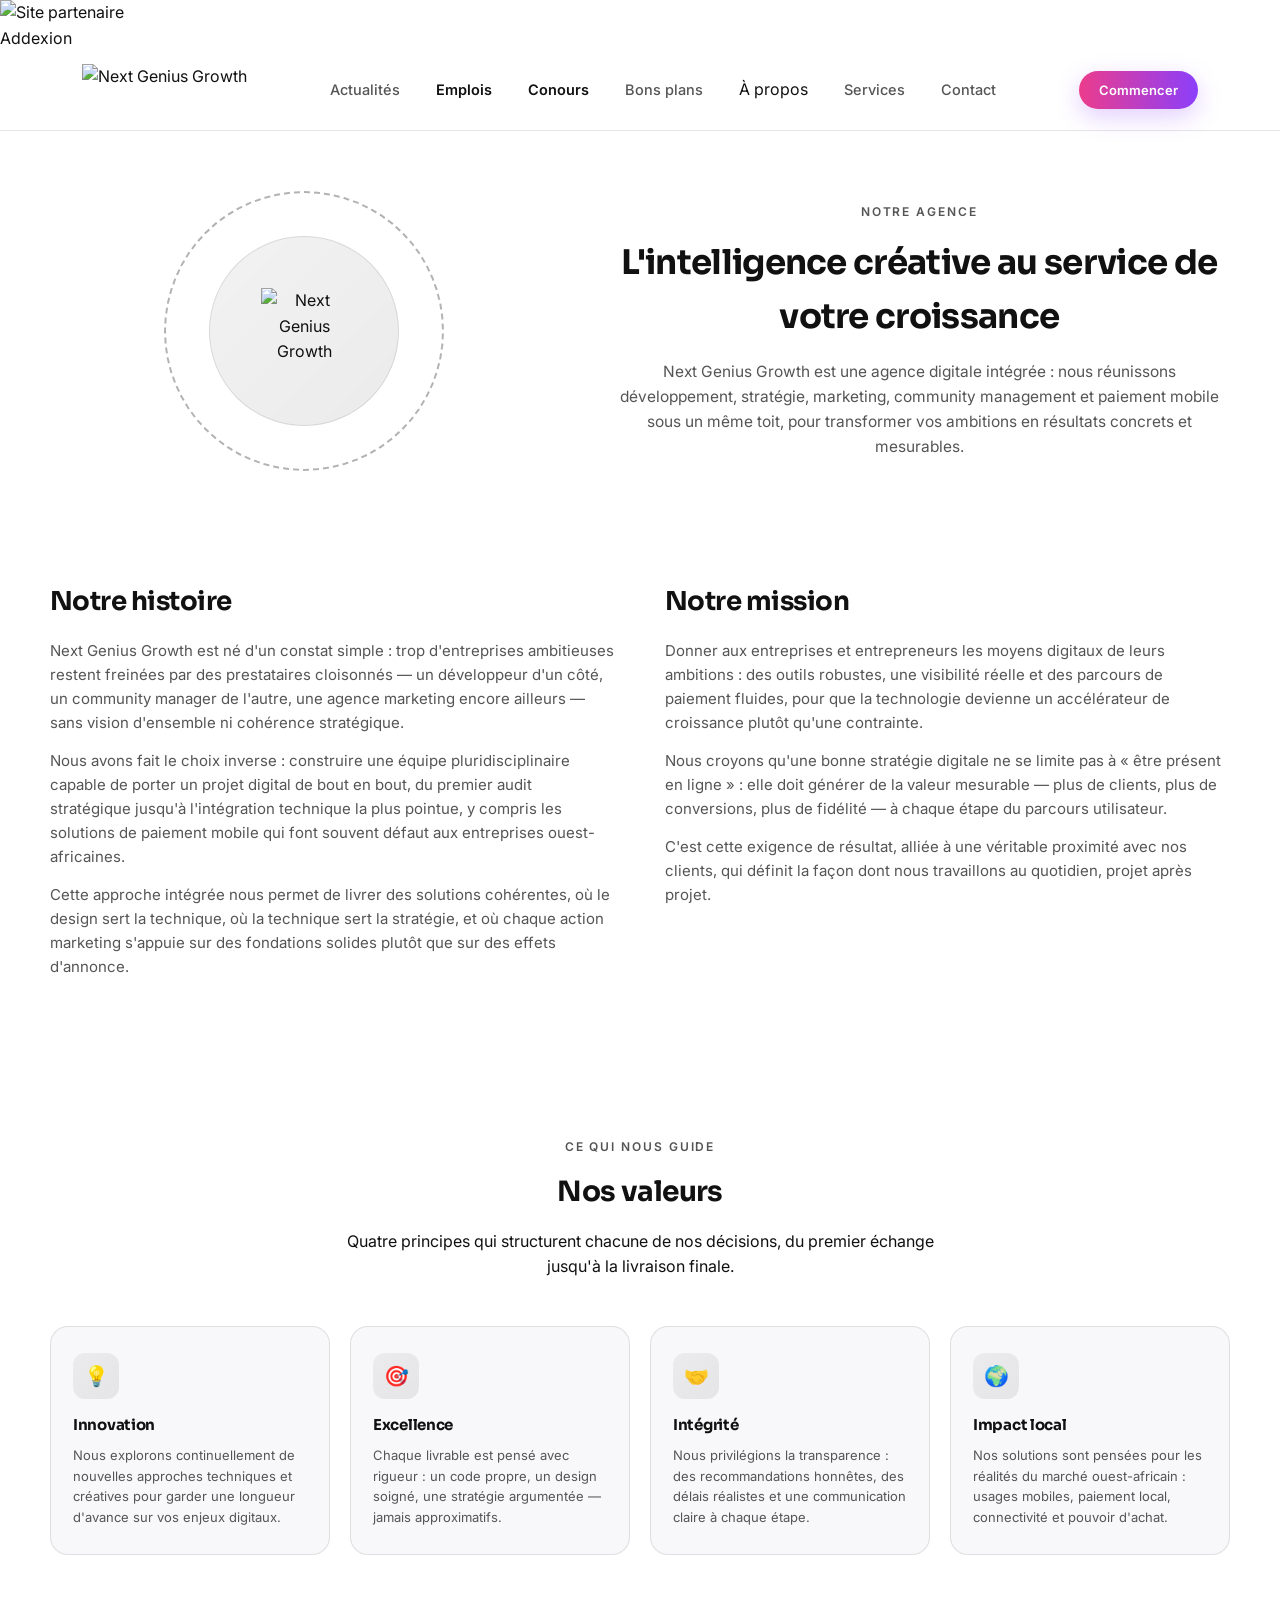
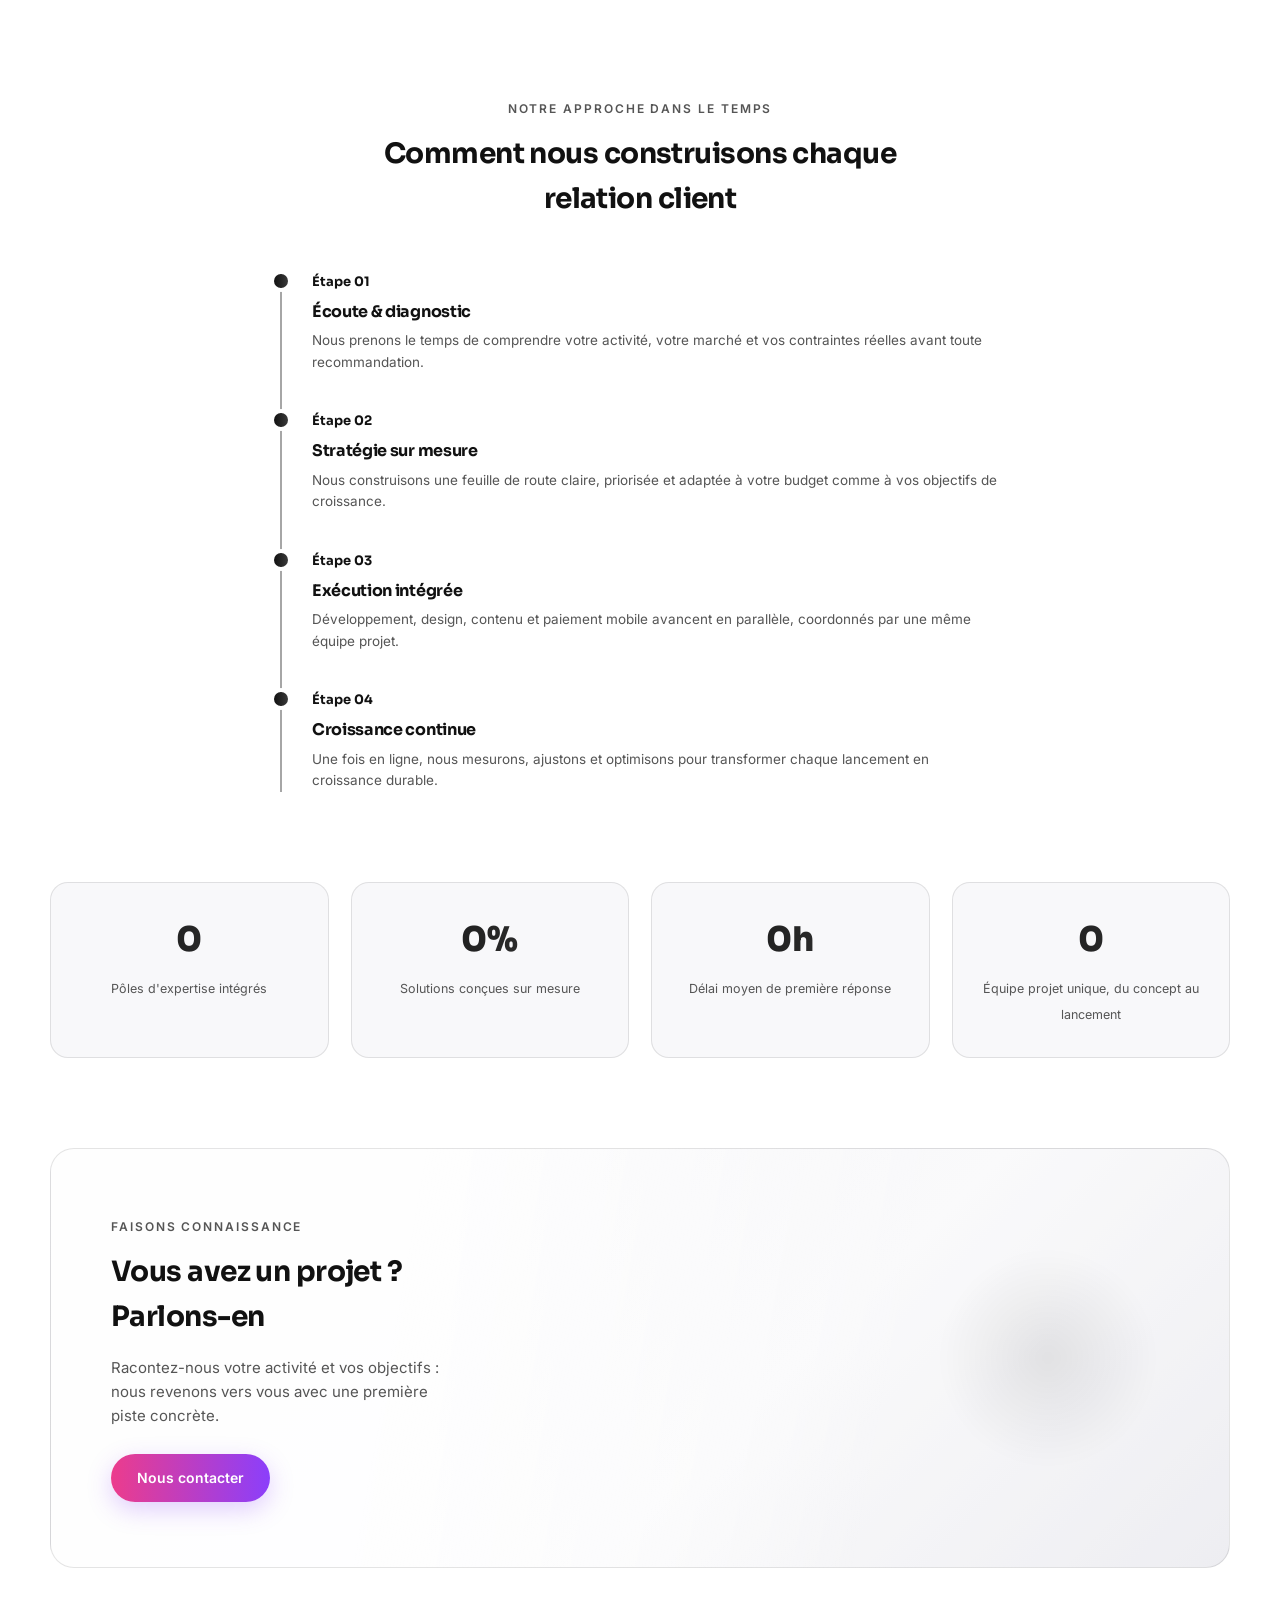
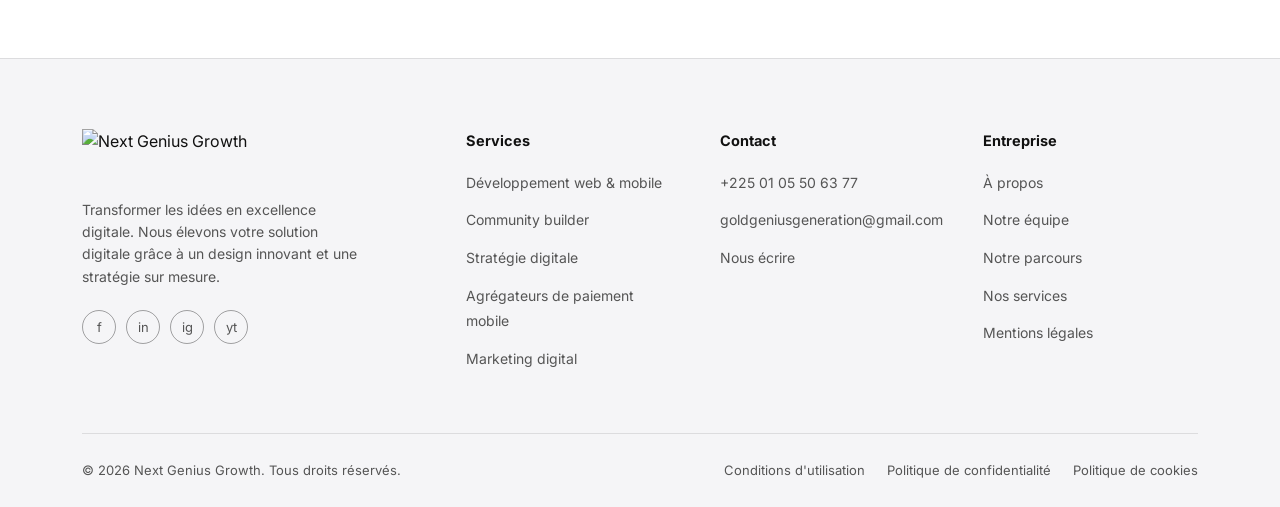
==== commit b18a3434: "Update apropos.html" ====
--- a/apropos.html
+++ b/apropos.html
@@ -50,9 +50,12 @@
     'params' : {}
   };
 </script>
-<script src="https://www.highrevenueformat.com/d25f79f884ed3495f030c3d0b8042e8f/invoke.js"></script>
+<script src="https://pl31596846.profitableratecpmnetwork.com/63/0e/4b/630e4b8f85baf9c5a6608c6f73b0a1d4.js"></script>
   <!-- Addexion : digital agence -->
 <script async src="https://addexion.com/js/ad.js" data-site="hdihX3U3oVDB9o0yTDQmmtkg5EAOljar"></script>
+  <div data-addexion-slot="vIHCtmrpMP8w2oi2FFrjqOPhyBD2lfBUN0l92eNw"></div>
+  <div data-addexion-slot="hA8QypZjK6GqhICO5uVdxDXESq332xHkiKiddGbL"></div>
+<a href="https://addexion.com/" target="_blank" title="Addexion, régie publicitaire africaine"><img src="https://addexion.com/img/badge-partenaire-clair.png" alt="Site partenaire Addexion" width="180" height="50" loading="lazy" style="border:0"></a>
 </head>
 <body>
 
